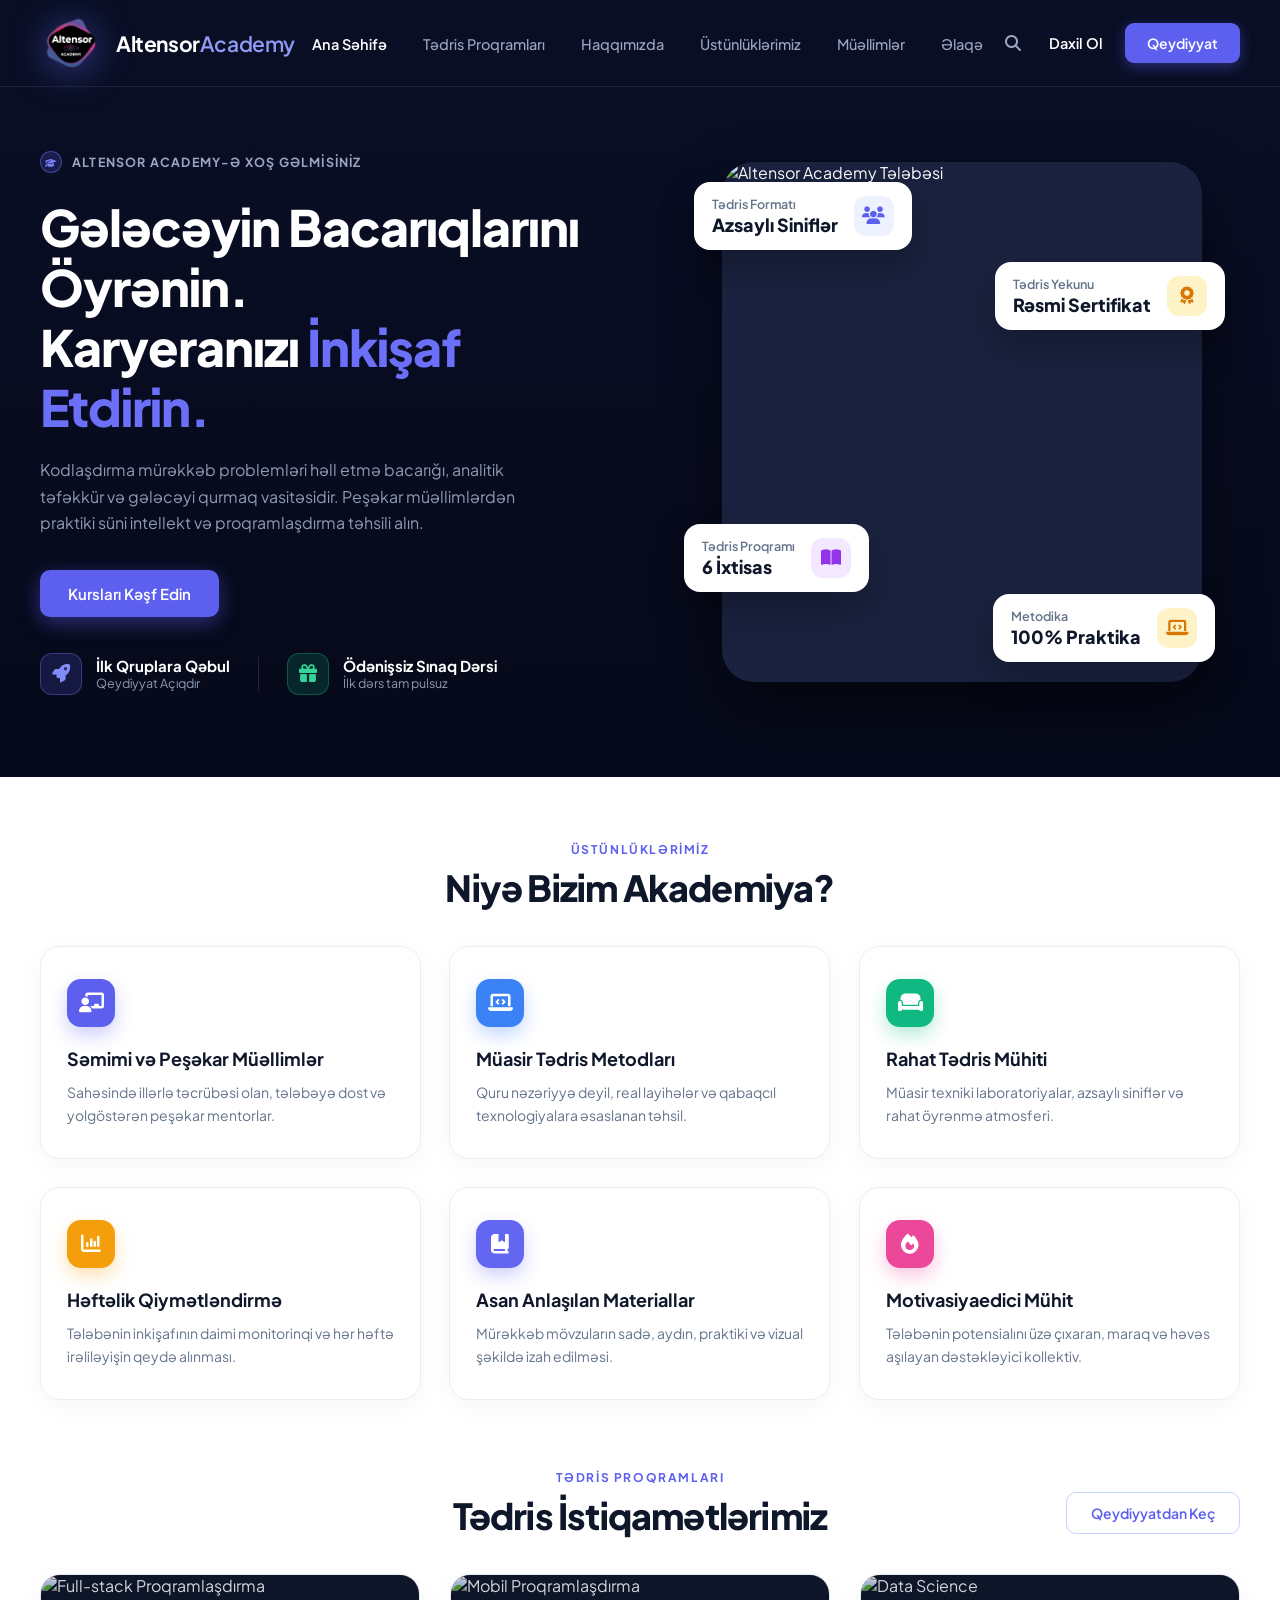
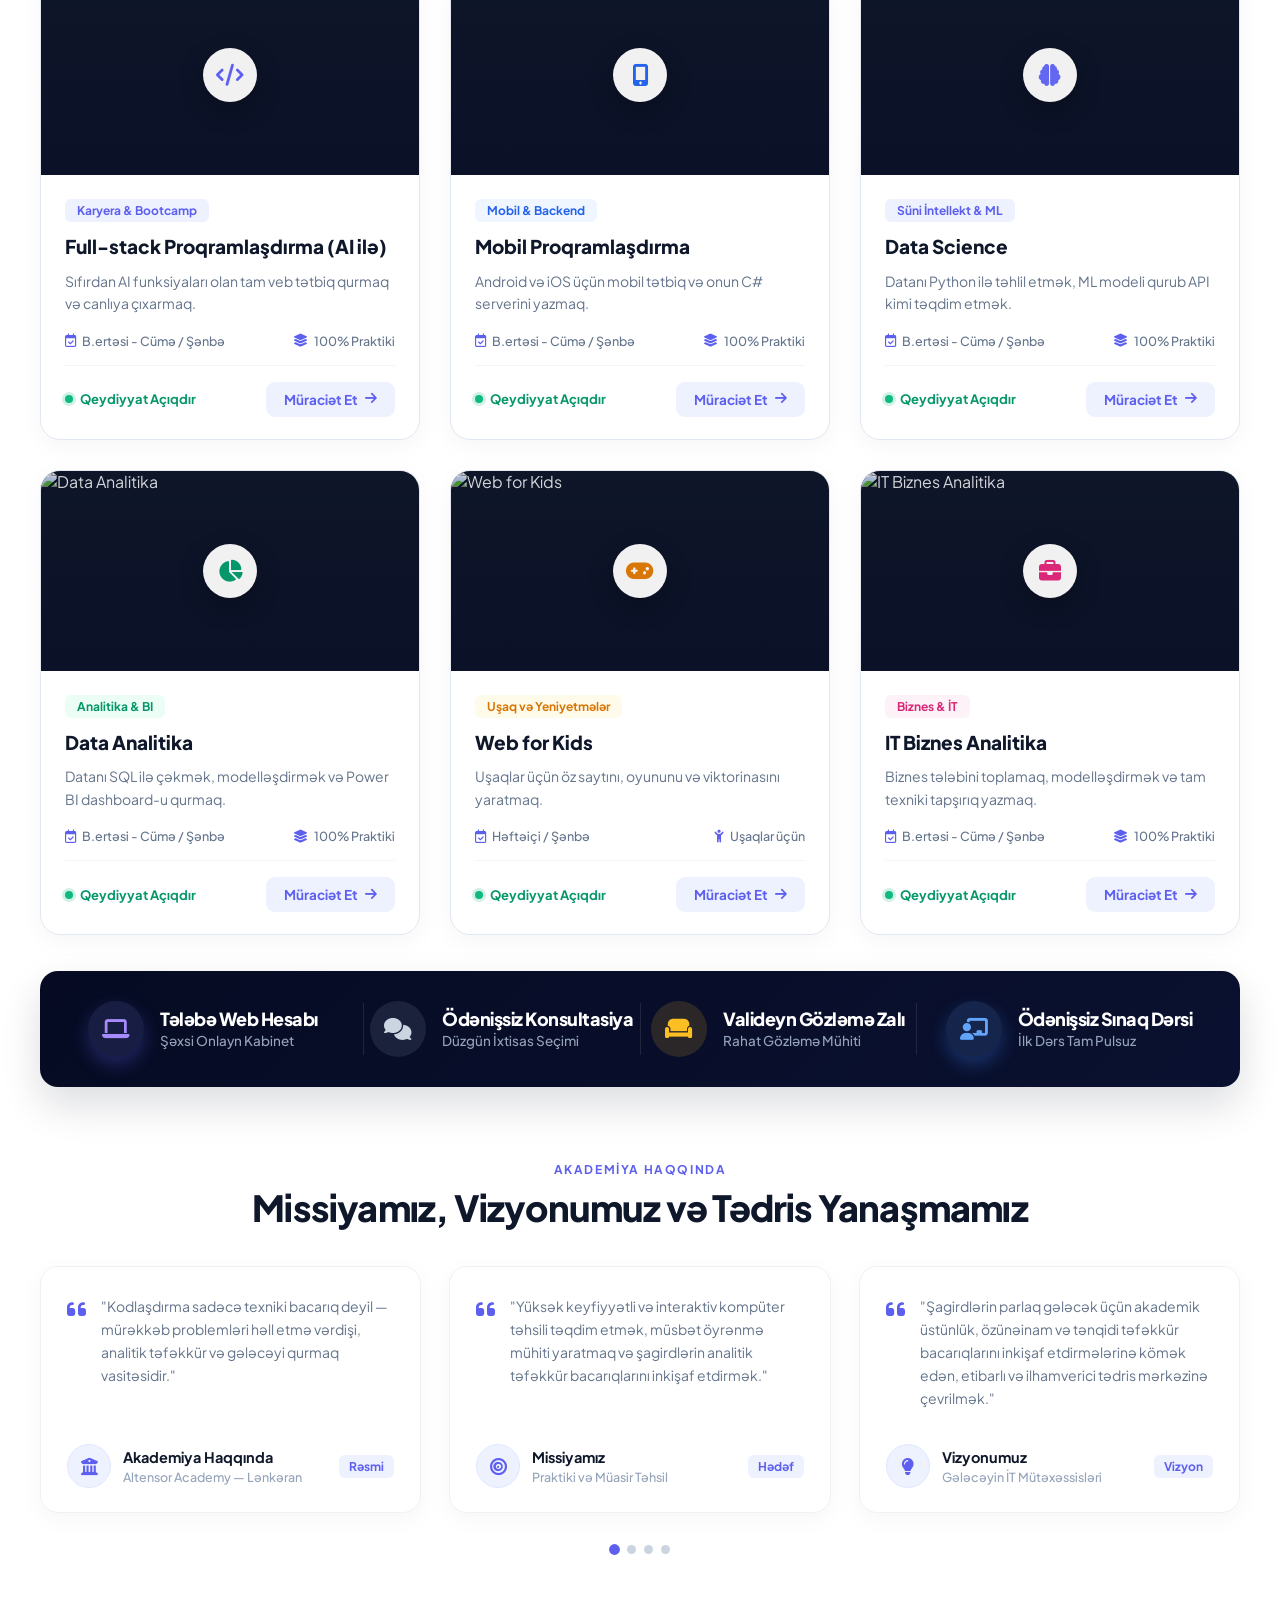
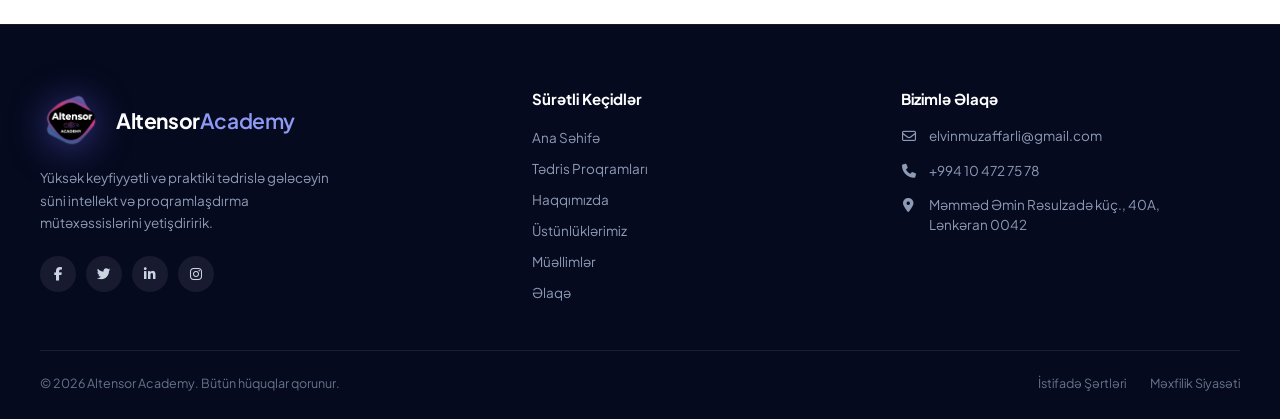
==== index.html @ 9bf1ac50 "Initial Altensor Academy Frontend" ====
<!DOCTYPE html>
<html lang="az">
<head>
  <meta charset="UTF-8">
  <meta name="viewport" content="width=device-width, initial-scale=1.0">
  <title>Altensor Academy - Gələcəyin Texnologiya Təhsili</title>
  
  <!-- Google Fonts: Plus Jakarta Sans -->
  <link rel="preconnect" href="https://fonts.googleapis.com">
  <link rel="preconnect" href="https://fonts.gstatic.com" crossorigin>
  <link href="https://fonts.googleapis.com/css2?family=Plus+Jakarta+Sans:wght@400;500;600;700;800&display=swap" rel="stylesheet">
  
  <!-- FontAwesome 6 Icons -->
  <link rel="stylesheet" href="https://cdnjs.cloudflare.com/ajax/libs/font-awesome/6.5.1/css/all.min.css">
  
  <!-- Xüsusi CSS Faylımız -->
  <link rel="stylesheet" href="css/style.css">
</head>
<body>

  <!-- ========================================================
       TOP NAVIGATION BAR (Navbar)
       ======================================================== -->
  <header class="header-nav">
    <div class="nav-container">
      
      <!-- Brand Logo (Altensor Academy Official Logo) -->
      <a href="index.html" class="brand-logo" id="mainLogoLink" title="Altensor Academy">
        <img src="assets/images/logo.png" alt="Altensor Academy Loqo" class="main-logo-img">
        <div class="brand-name">
          Altensor<span>Academy</span>
        </div>
      </a>

      <!-- Center Navigation Menu -->
      <ul class="nav-menu">
        <li><a href="#home" class="nav-link active">Ana Səhifə</a></li>
        <li><a href="#courses" class="nav-link">Tədris Proqramları</a></li>
        <li><a href="#about" class="nav-link">Haqqımızda</a></li>
        <li><a href="#why-us" class="nav-link">Üstünlüklərimiz</a></li>
        <li><a href="#teachers" class="nav-link">Müəllimlər</a></li>
        <li><a href="#contact" class="nav-link">Əlaqə</a></li>
      </ul>

      <!-- Right Action Items -->
      <div class="nav-actions">
        <!-- Search Button -->
        <button class="btn-search" aria-label="Axtarış" title="Axtarış">
          <i class="fa-solid fa-magnifying-glass"></i>
        </button>

        <!-- Log In Link -->
        <a href="login.html" class="link-login">Daxil Ol</a>

        <!-- Sign Up Free Button -> register.html -->
        <a href="register.html" class="btn-signup">Qeydiyyat</a>

        <!-- Mobile Menu Toggle Button -->
        <button class="mobile-menu-btn" aria-label="Menyu">
          <i class="fa-solid fa-bars"></i>
        </button>
      </div>

    </div>
  </header>

  <!-- ========================================================
       HERO SECTION (Broşür mətnləri ilə tam Azərbaycan dilində)
       ======================================================== -->
  <section class="hero-section" id="home">
    <div class="hero-container">
      
      <!-- Sol Tərəf: Başlıq, Broşür mətni, Düymələr və Sosial Sübut -->
      <div class="hero-left">
        
        <!-- Welcome Badge -->
        <div class="welcome-pill">
          <span class="play-circle"><i class="fa-solid fa-graduation-cap"></i></span>
          ALTENSOR ACADEMY-Ə XOŞ GƏLMİSİNİZ
        </div>

        <!-- Əsas Başlıq -->
        <h1 class="hero-title">
          Gələcəyin Bacarıqlarını Öyrənin.<br>
          Karyeranızı <span class="highlight-career">İnkişaf Etdirin.</span>
        </h1>

        <!-- İzah Mətni (Rəsmi Broşürdən) -->
        <p class="hero-desc">
          Kodlaşdırma mürəkkəb problemləri həll etmə bacarığı, analitik təfəkkür və gələcəyi qurmaq vasitəsidir. Peşəkar müəllimlərdən praktiki süni intellekt və proqramlaşdırma təhsili alın.
        </p>

        <!-- Fəaliyyət Düymələri -->
        <div class="hero-actions">
          <a href="#courses" class="btn-explore">Kursları Kəşf Edin</a>
        </div>

        <!-- Real Üstünlüklər Zolağı (Saxta rəqəmlər olmadan) -->
        <div class="social-proof">
          
          <div class="avatar-group">
            <div style="width: 42px; height: 42px; border-radius: 12px; background: rgba(93, 95, 239, 0.18); border: 1px solid rgba(124, 127, 246, 0.35); display: flex; align-items: center; justify-content: center; color: #818CF8; font-size: 18px;">
              <i class="fa-solid fa-rocket"></i>
            </div>
            <div class="students-count-wrap">
              <div class="students-number">İlk Qruplara Qəbul</div>
              <div class="students-label">Qeydiyyat Açıqdır</div>
            </div>
          </div>

          <div class="proof-divider"></div>

          <div class="avatar-group">
            <div style="width: 42px; height: 42px; border-radius: 12px; background: rgba(16, 185, 129, 0.16); border: 1px solid rgba(16, 185, 129, 0.35); display: flex; align-items: center; justify-content: center; color: #34D399; font-size: 18px;">
              <i class="fa-solid fa-gift"></i>
            </div>
            <div class="students-count-wrap">
              <div class="students-number">Ödənişsiz Sınaq Dərsi</div>
              <div class="students-label">İlk dərs tam pulsuz</div>
            </div>
          </div>

        </div>

      </div>

      <!-- Sağ Tərəf: Tələbə Şəkli & 4 Üzən Real Kart -->
      <div class="hero-right">
        
        <div class="hero-image-card">
          <img 
            src="https://images.unsplash.com/photo-1522202176988-66273c2fd55f?auto=format&fit=crop&w=900&q=85" 
            alt="Altensor Academy Tələbəsi"
          >
        </div>

        <!-- 1. Tədris Formatı -->
        <div class="floating-badge badge-students">
          <div class="badge-info">
            <span class="badge-label">Tədris Formatı</span>
            <span class="badge-value">Azsaylı Siniflər</span>
          </div>
          <div class="badge-icon-box">
            <i class="fa-solid fa-users"></i>
          </div>
        </div>

        <!-- 2. Rəsmi Sertifikat -->
        <div class="floating-badge badge-certificates">
          <div class="badge-info">
            <span class="badge-label">Tədris Yekunu</span>
            <span class="badge-value">Rəsmi Sertifikat</span>
          </div>
          <div class="badge-icon-box">
            <i class="fa-solid fa-award"></i>
          </div>
        </div>

        <!-- 3. İxtisaslar -->
        <div class="floating-badge badge-courses">
          <div class="badge-info">
            <span class="badge-label">Tədris Proqramı</span>
            <span class="badge-value">6 İxtisas</span>
          </div>
          <div class="badge-icon-box">
            <i class="fa-solid fa-book-open"></i>
          </div>
        </div>

        <!-- 4. Metodika -->
        <div class="floating-badge badge-success">
          <div class="badge-info">
            <span class="badge-label">Metodika</span>
            <span class="badge-value">100% Praktika</span>
          </div>
          <div class="badge-icon-box">
            <i class="fa-solid fa-laptop-code"></i>
          </div>
        </div>

      </div>

    </div>
  </section>

  <!-- ========================================================
       WHY CHOOSE US (Niyə Bizim Akademiya? - Broşürdəki 6 Bənd & Sitat)
       ======================================================== -->
  <section class="why-us-section" id="why-us">
    <div class="why-container">
      
      <!-- Subtitle Tag & Main Heading -->
      <span class="section-tag">ÜSTÜNLÜKLƏRİMİZ</span>
      <h2 class="section-heading">Niyə Bizim Akademiya?</h2>

      <!-- Broşürdəki 6 Əsas Üstünlük Kartı -->
      <div class="features-grid">
        
        <!-- 1. Səmimi və peşəkar müəllimlər -->
        <div class="feature-card card-accent-purple">
          <div class="feature-icon-box icon-purple">
            <i class="fa-solid fa-chalkboard-user"></i>
          </div>
          <h3 class="feature-title">Səmimi və Peşəkar Müəllimlər</h3>
          <p class="feature-desc">
            Sahəsində illərlə təcrübəsi olan, tələbəyə dost və yolgöstərən peşəkar mentorlar.
          </p>
        </div>

        <!-- 2. Müasir tədris metodları -->
        <div class="feature-card card-accent-blue">
          <div class="feature-icon-box icon-blue">
            <i class="fa-solid fa-laptop-code"></i>
          </div>
          <h3 class="feature-title">Müasir Tədris Metodları</h3>
          <p class="feature-desc">
            Quru nəzəriyyə deyil, real layihələr və qabaqcıl texnologiyalara əsaslanan təhsil.
          </p>
        </div>

        <!-- 3. Rahat tədris mühiti -->
        <div class="feature-card card-accent-green">
          <div class="feature-icon-box icon-green">
            <i class="fa-solid fa-couch"></i>
          </div>
          <h3 class="feature-title">Rahat Tədris Mühiti</h3>
          <p class="feature-desc">
            Müasir texniki laboratoriyalar, azsaylı siniflər və rahat öyrənmə atmosferi.
          </p>
        </div>

        <!-- 4. Həftəlik qiymətləndirmə (monitorinq) -->
        <div class="feature-card card-accent-amber">
          <div class="feature-icon-box icon-amber">
            <i class="fa-solid fa-chart-column"></i>
          </div>
          <h3 class="feature-title">Həftəlik Qiymətləndirmə</h3>
          <p class="feature-desc">
            Tələbənin inkişafının daimi monitorinqi və hər həftə irəliləyişin qeydə alınması.
          </p>
        </div>

        <!-- 5. Asan anlaşılan materiallar -->
        <div class="feature-card card-accent-indigo">
          <div class="feature-icon-box icon-indigo">
            <i class="fa-solid fa-book-bookmark"></i>
          </div>
          <h3 class="feature-title">Asan Anlaşılan Materiallar</h3>
          <p class="feature-desc">
            Mürəkkəb mövzuların sadə, aydın, praktiki və vizual şəkildə izah edilməsi.
          </p>
        </div>

        <!-- 6. Motivasiyaedici öyrənmə mühiti -->
        <div class="feature-card card-accent-rose">
          <div class="feature-icon-box icon-rose">
            <i class="fa-solid fa-fire"></i>
          </div>
          <h3 class="feature-title">Motivasiyaedici Mühit</h3>
          <p class="feature-desc">
            Tələbənin potensialını üzə çıxaran, maraq və həvəs aşılayan dəstəkləyici kollektiv.
          </p>
        </div>

      </div>

    </div>
  </section>

  <!-- ========================================================
       POPULAR COURSES (Tədris Proqramlarımız - Broşürdəki 6 Kurs)
       ======================================================== -->
  <section class="courses-section" id="courses">
    <div class="courses-container">
      
      <!-- Bölmə Başlığı -->
      <div class="courses-header">
        <span class="section-tag">TƏDRİS PROQRAMLARI</span>
        <h2 class="section-heading">Tədris İstiqamətlərimiz</h2>
        <a href="register.html" class="btn-view-all">Qeydiyyatdan Keç</a>
      </div>

      <!-- 6 Kurs Kartı (Broşürdəki dəqiq təsvirlərlə, saxta reytinq və qiymət olmadan) -->
      <div class="courses-grid">
        
        <!-- Kurs 1: Full-stack Proqramlaşdırma (AI ilə) -->
        <div class="course-card">
          <div class="course-thumb">
            <img src="https://images.unsplash.com/photo-1555066931-4365d14bab8c?auto=format&fit=crop&w=700&q=80" alt="Full-stack Proqramlaşdırma">
            <div class="course-thumb-overlay">
              <div class="course-tech-badge" style="color: #5D5FEF;">
                <i class="fa-solid fa-code"></i>
              </div>
            </div>
          </div>
          <div class="course-body">
            <span class="course-category cat-purple">Karyera & Bootcamp</span>
            <h3 class="course-title">Full-stack Proqramlaşdırma (AI ilə)</h3>
            <p class="course-desc">
              Sıfırdan AI funksiyaları olan tam veb tətbiq qurmaq və canlıya çıxarmaq.
            </p>
            <div class="course-meta">
              <span><i class="fa-regular fa-calendar-check"></i> B.ertəsi - Cümə / Şənbə</span>
              <span><i class="fa-solid fa-layer-group"></i> 100% Praktiki</span>
            </div>
            <div class="course-footer">
              <span class="course-status">
                <span class="status-dot"></span> Qeydiyyat Açıqdır
              </span>
              <a href="register.html" class="btn-course-apply">
                Müraciət Et <i class="fa-solid fa-arrow-right"></i>
              </a>
            </div>
          </div>
        </div>

        <!-- Kurs 2: Mobil Proqramlaşdırma -->
        <div class="course-card">
          <div class="course-thumb">
            <img src="https://images.unsplash.com/photo-1512941937669-90a1b58e7e9c?auto=format&fit=crop&w=700&q=80" alt="Mobil Proqramlaşdırma">
            <div class="course-thumb-overlay">
              <div class="course-tech-badge" style="color: #2563EB;">
                <i class="fa-solid fa-mobile-screen-button"></i>
              </div>
            </div>
          </div>
          <div class="course-body">
            <span class="course-category cat-blue">Mobil & Backend</span>
            <h3 class="course-title">Mobil Proqramlaşdırma</h3>
            <p class="course-desc">
              Android və iOS üçün mobil tətbiq və onun C# serverini yazmaq.
            </p>
            <div class="course-meta">
              <span><i class="fa-regular fa-calendar-check"></i> B.ertəsi - Cümə / Şənbə</span>
              <span><i class="fa-solid fa-layer-group"></i> 100% Praktiki</span>
            </div>
            <div class="course-footer">
              <span class="course-status">
                <span class="status-dot"></span> Qeydiyyat Açıqdır
              </span>
              <a href="register.html" class="btn-course-apply">
                Müraciət Et <i class="fa-solid fa-arrow-right"></i>
              </a>
            </div>
          </div>
        </div>

        <!-- Kurs 3: Data Science -->
        <div class="course-card">
          <div class="course-thumb">
            <img src="https://images.unsplash.com/photo-1677442136019-21780ecad995?auto=format&fit=crop&w=700&q=80" alt="Data Science">
            <div class="course-thumb-overlay">
              <div class="course-tech-badge" style="color: #6366F1;">
                <i class="fa-solid fa-brain"></i>
              </div>
            </div>
          </div>
          <div class="course-body">
            <span class="course-category cat-purple">Süni İntellekt & ML</span>
            <h3 class="course-title">Data Science</h3>
            <p class="course-desc">
              Datanı Python ilə təhlil etmək, ML modeli qurub API kimi təqdim etmək.
            </p>
            <div class="course-meta">
              <span><i class="fa-regular fa-calendar-check"></i> B.ertəsi - Cümə / Şənbə</span>
              <span><i class="fa-solid fa-layer-group"></i> 100% Praktiki</span>
            </div>
            <div class="course-footer">
              <span class="course-status">
                <span class="status-dot"></span> Qeydiyyat Açıqdır
              </span>
              <a href="register.html" class="btn-course-apply">
                Müraciət Et <i class="fa-solid fa-arrow-right"></i>
              </a>
            </div>
          </div>
        </div>

        <!-- Kurs 4: Data Analitika -->
        <div class="course-card">
          <div class="course-thumb">
            <img src="https://images.unsplash.com/photo-1551288049-bebda4e38f71?auto=format&fit=crop&w=700&q=80" alt="Data Analitika">
            <div class="course-thumb-overlay">
              <div class="course-tech-badge" style="color: #059669;">
                <i class="fa-solid fa-chart-pie"></i>
              </div>
            </div>
          </div>
          <div class="course-body">
            <span class="course-category cat-emerald">Analitika & BI</span>
            <h3 class="course-title">Data Analitika</h3>
            <p class="course-desc">
              Datanı SQL ilə çəkmək, modelləşdirmək və Power BI dashboard-u qurmaq.
            </p>
            <div class="course-meta">
              <span><i class="fa-regular fa-calendar-check"></i> B.ertəsi - Cümə / Şənbə</span>
              <span><i class="fa-solid fa-layer-group"></i> 100% Praktiki</span>
            </div>
            <div class="course-footer">
              <span class="course-status">
                <span class="status-dot"></span> Qeydiyyat Açıqdır
              </span>
              <a href="register.html" class="btn-course-apply">
                Müraciət Et <i class="fa-solid fa-arrow-right"></i>
              </a>
            </div>
          </div>
        </div>

        <!-- Kurs 5: Web for Kids -->
        <div class="course-card">
          <div class="course-thumb">
            <img src="https://images.unsplash.com/photo-1509062522246-3755977927d7?auto=format&fit=crop&w=700&q=80" alt="Web for Kids">
            <div class="course-thumb-overlay">
              <div class="course-tech-badge" style="color: #D97706;">
                <i class="fa-solid fa-gamepad"></i>
              </div>
            </div>
          </div>
          <div class="course-body">
            <span class="course-category cat-amber">Uşaq və Yeniyetmələr</span>
            <h3 class="course-title">Web for Kids</h3>
            <p class="course-desc">
              Uşaqlar üçün öz saytını, oyununu və viktorinasını yaratmaq.
            </p>
            <div class="course-meta">
              <span><i class="fa-regular fa-calendar-check"></i> Həftəiçi / Şənbə</span>
              <span><i class="fa-solid fa-child-reaching"></i> Uşaqlar üçün</span>
            </div>
            <div class="course-footer">
              <span class="course-status">
                <span class="status-dot"></span> Qeydiyyat Açıqdır
              </span>
              <a href="register.html" class="btn-course-apply">
                Müraciət Et <i class="fa-solid fa-arrow-right"></i>
              </a>
            </div>
          </div>
        </div>

        <!-- Kurs 6: IT Biznes Analitika -->
        <div class="course-card">
          <div class="course-thumb">
            <img src="https://images.unsplash.com/photo-1460925895917-afdab827c52f?auto=format&fit=crop&w=700&q=80" alt="IT Biznes Analitika">
            <div class="course-thumb-overlay">
              <div class="course-tech-badge" style="color: #DB2777;">
                <i class="fa-solid fa-briefcase"></i>
              </div>
            </div>
          </div>
          <div class="course-body">
            <span class="course-category cat-rose">Biznes & İT</span>
            <h3 class="course-title">IT Biznes Analitika</h3>
            <p class="course-desc">
              Biznes tələbini toplamaq, modelləşdirmək və tam texniki tapşırıq yazmaq.
            </p>
            <div class="course-meta">
              <span><i class="fa-regular fa-calendar-check"></i> B.ertəsi - Cümə / Şənbə</span>
              <span><i class="fa-solid fa-layer-group"></i> 100% Praktiki</span>
            </div>
            <div class="course-footer">
              <span class="course-status">
                <span class="status-dot"></span> Qeydiyyat Açıqdır
              </span>
              <a href="register.html" class="btn-course-apply">
                Müraciət Et <i class="fa-solid fa-arrow-right"></i>
              </a>
            </div>
          </div>
        </div>

      </div>

    </div>
  </section>

  <!-- ========================================================
       İMKANLARIMIZ BAR SECTION (Broşürdəki 4 Real İmkan - Saxta rəqəmsiz)
       ======================================================== -->
  <section class="stats-bar-section">
    <div class="stats-bar-container">
      <div class="stats-bar-box">

        <!-- 1. Tələbə Web Hesabı -->
        <div class="stat-bar-item">
          <div class="stat-bar-icon icon-purple">
            <i class="fa-solid fa-laptop"></i>
          </div>
          <div class="stat-bar-text">
            <span class="stat-bar-number" style="font-size: 18px;">Tələbə Web Hesabı</span>
            <span class="stat-bar-label">Şəxsi Onlayn Kabinet</span>
          </div>
        </div>

        <div class="stat-bar-divider"></div>

        <!-- 2. Ödənişsiz Konsultasiya -->
        <div class="stat-bar-item">
          <div class="stat-bar-icon icon-slate">
            <i class="fa-solid fa-comments"></i>
          </div>
          <div class="stat-bar-text">
            <span class="stat-bar-number" style="font-size: 18px;">Ödənişsiz Konsultasiya</span>
            <span class="stat-bar-label">Düzgün İxtisas Seçimi</span>
          </div>
        </div>

        <div class="stat-bar-divider"></div>

        <!-- 3. Valideyn Gözləmə Zalı -->
        <div class="stat-bar-item">
          <div class="stat-bar-icon icon-gold">
            <i class="fa-solid fa-couch"></i>
          </div>
          <div class="stat-bar-text">
            <span class="stat-bar-number" style="font-size: 18px;">Valideyn Gözləmə Zalı</span>
            <span class="stat-bar-label">Rahat Gözləmə Mühiti</span>
          </div>
        </div>

        <div class="stat-bar-divider"></div>

        <!-- 4. Ödənişsiz Sınaq Dərsi -->
        <div class="stat-bar-item">
          <div class="stat-bar-icon icon-blue">
            <i class="fa-solid fa-chalkboard-user"></i>
          </div>
          <div class="stat-bar-text">
            <span class="stat-bar-number" style="font-size: 18px;">Ödənişsiz Sınaq Dərsi</span>
            <span class="stat-bar-label">İlk Dərs Tam Pulsuz</span>
          </div>
        </div>

      </div>
    </div>
  </section>

  <!-- ========================================================
       HAQQIMIZDA, MİSSİYA VƏ VİZYON (Şəkildəki 3-lü Kart Dizaynında Real Məlumatlar)
       ======================================================== -->
  <section class="testimonials-section" id="about">
    <div class="testimonials-container">
      
      <span class="section-tag">AKADEMİYA HAQQINDA</span>
      <h2 class="section-heading">Missiyamız, Vizyonumuz və Tədris Yanaşmamız</h2>

      <div class="testimonials-grid" id="testimonials-grid">

        <!-- Kart 1: Akademiya Haqqında -->
        <div class="testimonial-card" id="review-card-1">
          <div class="testimonial-top">
            <span class="quote-icon"><i class="fa-solid fa-quote-left"></i></span>
            <p class="testimonial-text" id="review-text-1">
              "Kodlaşdırma sadəcə texniki bacarıq deyil — mürəkkəb problemləri həll etmə vərdişi, analitik təfəkkür və gələcəyi qurmaq vasitəsidir."
            </p>
          </div>
          <div class="testimonial-footer">
            <div class="testimonial-author">
              <div class="author-avatar-placeholder" id="review-icon-1">
                <i class="fa-solid fa-building-columns"></i>
              </div>
              <div class="author-info">
                <span class="author-name" id="review-name-1">Akademiya Haqqında</span>
                <span class="author-role" id="review-role-1">Altensor Academy — Lənkəran</span>
              </div>
            </div>
            <div class="testimonial-stars">
              <span style="font-size: 12px; font-weight: 700; color: #5D5FEF; background: #EEF2FF; padding: 4px 10px; border-radius: 6px;">Rəsmi</span>
            </div>
          </div>
        </div>

        <!-- Kart 2: Missiyamız -->
        <div class="testimonial-card" id="review-card-2">
          <div class="testimonial-top">
            <span class="quote-icon"><i class="fa-solid fa-quote-left"></i></span>
            <p class="testimonial-text" id="review-text-2">
              "Yüksək keyfiyyətli və interaktiv kompüter təhsili təqdim etmək, müsbət öyrənmə mühiti yaratmaq və şagirdlərin analitik təfəkkür bacarıqlarını inkişaf etdirmək."
            </p>
          </div>
          <div class="testimonial-footer">
            <div class="testimonial-author">
              <div class="author-avatar-placeholder" id="review-icon-2">
                <i class="fa-solid fa-bullseye"></i>
              </div>
              <div class="author-info">
                <span class="author-name" id="review-name-2">Missiyamız</span>
                <span class="author-role" id="review-role-2">Praktiki və Müasir Təhsil</span>
              </div>
            </div>
            <div class="testimonial-stars">
              <span style="font-size: 12px; font-weight: 700; color: #5D5FEF; background: #EEF2FF; padding: 4px 10px; border-radius: 6px;">Hədəf</span>
            </div>
          </div>
        </div>

        <!-- Kart 3: Vizyonumuz -->
        <div class="testimonial-card" id="review-card-3">
          <div class="testimonial-top">
            <span class="quote-icon"><i class="fa-solid fa-quote-left"></i></span>
            <p class="testimonial-text" id="review-text-3">
              "Şagirdlərin parlaq gələcək üçün akademik üstünlük, özünəinam və tənqidi təfəkkür bacarıqlarını inkişaf etdirmələrinə kömək edən, etibarlı və ilhamverici tədris mərkəzinə çevrilmək."
            </p>
          </div>
          <div class="testimonial-footer">
            <div class="testimonial-author">
              <div class="author-avatar-placeholder" id="review-icon-3">
                <i class="fa-solid fa-lightbulb"></i>
              </div>
              <div class="author-info">
                <span class="author-name" id="review-name-3">Vizyonumuz</span>
                <span class="author-role" id="review-role-3">Gələcəyin İT Mütəxəssisləri</span>
              </div>
            </div>
            <div class="testimonial-stars">
              <span style="font-size: 12px; font-weight: 700; color: #5D5FEF; background: #EEF2FF; padding: 4px 10px; border-radius: 6px;">Vizyon</span>
            </div>
          </div>
        </div>

      </div>

      <!-- Slider Dots -->
      <div class="testimonial-dots" id="testimonialDots">
        <button type="button" class="dot active" data-slide="0" aria-label="Səhifə 1"></button>
        <button type="button" class="dot" data-slide="1" aria-label="Səhifə 2"></button>
        <button type="button" class="dot" data-slide="2" aria-label="Səhifə 3"></button>
        <button type="button" class="dot" data-slide="3" aria-label="Səhifə 4"></button>
      </div>

    </div>
  </section>

  <!-- ========================================================
       FOOTER SECTION (Support sütunu olmadan - 3 Sütunlu)
       ======================================================== -->
  <footer class="site-footer" id="contact">
    <div class="footer-container">
      
      <div class="footer-top">
        
        <!-- 1. Sol Sütun: Loqo, Qısa Mətn və Sosial Şəbəkələr -->
        <div class="footer-col footer-brand-col">
          <a href="index.html" class="brand-logo footer-logo">
            <img src="assets/images/logo.png" alt="Altensor Academy" class="main-logo-img">
            <div class="brand-name">
              Altensor<span>Academy</span>
            </div>
          </a>
          <p class="footer-desc">
            Yüksək keyfiyyətli və praktiki tədrislə gələcəyin süni intellekt və proqramlaşdırma mütəxəssislərini yetişdiririk.
          </p>
          <div class="footer-socials">
            <a href="#" class="social-circle" aria-label="Facebook"><i class="fa-brands fa-facebook-f"></i></a>
            <a href="#" class="social-circle" aria-label="Twitter"><i class="fa-brands fa-twitter"></i></a>
            <a href="#" class="social-circle" aria-label="LinkedIn"><i class="fa-brands fa-linkedin-in"></i></a>
            <a href="#" class="social-circle" aria-label="Instagram"><i class="fa-brands fa-instagram"></i></a>
          </div>
        </div>

        <!-- 2. Orta Sütun: Sürətli Keçidlər (Quick Links) -->
        <div class="footer-col">
          <h4 class="footer-heading">Sürətli Keçidlər</h4>
          <ul class="footer-links">
            <li><a href="#home">Ana Səhifə</a></li>
            <li><a href="#courses">Tədris Proqramları</a></li>
            <li><a href="#about">Haqqımızda</a></li>
            <li><a href="#why-us">Üstünlüklərimiz</a></li>
            <li><a href="#teachers">Müəllimlər</a></li>
            <li><a href="#contact">Əlaqə</a></li>
          </ul>
        </div>

        <!-- 3. Sağ Sütun: Bizimlə Əlaqə (Contact Us) -->
        <div class="footer-col">
          <h4 class="footer-heading">Bizimlə Əlaqə</h4>
          <ul class="footer-contact-list">
            <li>
              <i class="fa-regular fa-envelope"></i>
              <a href="mailto:elvinmuzaffarli@gmail.com">elvinmuzaffarli@gmail.com</a>
            </li>
            <li>
              <i class="fa-solid fa-phone"></i>
              <a href="tel:+994104727578">+994 10 472 75 78</a>
            </li>
            <li>
              <i class="fa-solid fa-location-dot"></i>
              <span>Məmməd Əmin Rəsulzadə küç., 40A,<br>Lənkəran 0042</span>
            </li>
          </ul>
        </div>

      </div>

      <!-- Alt Müəllif Hüquqları Zolağı -->
      <div class="footer-bottom">
        <p class="copyright-text">© 2026 Altensor Academy. Bütün hüquqlar qorunur.</p>
        <div class="footer-bottom-links">
          <a href="#">İstifadə Şərtləri</a>
          <a href="#">Məxfilik Siyasəti</a>
        </div>
      </div>

    </div>
  </footer>

  <!-- JavaScript -->
  <script>
    // Slider Dots (Broşürdəki rəsmi məlumatları 4 səhifədə növbə ilə göstərir)
    const testimonialDots = document.querySelectorAll('#testimonialDots .dot');
    const testimonialsGrid = document.getElementById('testimonials-grid');

    window.allReviews = [
      // Səhifə 1 (1-ci nöqtə: Haqqımızda, Missiya, Vizyon)
      {
        comment: '"Kodlaşdırma sadəcə texniki bacarıq deyil — mürəkkəb problemləri həll etmə vərdişi, analitik təfəkkür və gələcəyi qurmaq vasitəsidir."',
        studentName: 'Akademiya Haqqında',
        courseName: 'Altensor Academy — Lənkəran',
        icon: 'fa-solid fa-building-columns'
      },
      {
        comment: '"Yüksək keyfiyyətli və interaktiv kompüter təhsili təqdim etmək, müsbət öyrənmə mühiti yaratmaq və şagirdlərin analitik təfəkkür bacarıqlarını inkişaf etdirmək."',
        studentName: 'Missiyamız',
        courseName: 'Praktiki və Müasir Təhsil',
        icon: 'fa-solid fa-bullseye'
      },
      {
        comment: '"Şagirdlərin parlaq gələcək üçün akademik üstünlük, özünəinam və tənqidi təfəkkür bacarıqlarını inkişaf etdirmələrinə kömək edən, etibarlı və ilhamverici tədris mərkəzinə çevrilmək."',
        studentName: 'Vizyonumuz',
        courseName: 'Gələcəyin İT Mütəxəssisləri',
        icon: 'fa-solid fa-lightbulb'
      },
      // Səhifə 2 (2-ci nöqtə: Dərs Prosesimiz)
      {
        comment: '"Şagirdlər prosesdən zövq aldıqda öyrənmək daha asan olur. Dərslərimiz interaktiv və motivasiyaedici mühitdə keçirilir."',
        studentName: 'Tədris Fəlsəfəmiz',
        courseName: 'Motivasiyaedici Mühit',
        icon: 'fa-solid fa-sparkles'
      },
      {
        comment: '"Hər həftə keçirilən dərslər üzrə qiymətləndirmə (monitorinq) aparılır və tələbənin inkişafı şəxsi web hesab üzərindən izlənilir."',
        studentName: 'Həftəlik Monitorinq',
        courseName: 'Keyfiyyətə Nəzarət',
        icon: 'fa-solid fa-chart-simple'
      },
      {
        comment: '"Dərslər həftəiçi (Bazar ertəsi – Cümə) və həftəsonu (Şənbə) növbəli cədvəl əsasında kiçik qruplarda tədris olunur."',
        studentName: 'Dərs Cədvəli',
        courseName: 'Rahat Qrafik Seçimi',
        icon: 'fa-solid fa-calendar-check'
      },
      // Səhifə 3 (3-cü nöqtə: İmkanlarımız)
      {
        comment: '"Hər bir tələbə üçün fərdi web hesab yaradılır — dərs materialları, tapşırıqlar və həftəlik nəticələr bir vahid platformada toplanır."',
        studentName: 'Tələbə Web Hesabı',
        courseName: 'Rəqəmsal Kabinet',
        icon: 'fa-solid fa-laptop'
      },
      {
        comment: '"Övladlarını dərsə gətirən valideynlər üçün akademiyamızda xüsusi və rahat valideyn gözləmə zalı fəaliyyət göstərir."',
        studentName: 'Valideyn Gözləmə Zalı',
        courseName: 'Rahat Gözləmə Mühiti',
        icon: 'fa-solid fa-couch'
      },
      {
        comment: '"İxtisas seçimində çətinlik çəkən gənclər və valideynlər üçün mütəxəssislərimiz tərəfindən ödənişsiz konsultasiya və sınaq dərsi keçirilir."',
        studentName: 'Pulsuz Konsultasiya & Sınaq',
        courseName: 'Düzgün Karyera İstiqaməti',
        icon: 'fa-solid fa-comments'
      },
      // Səhifə 4 (4-cü nöqtə: Karyera və Portfolio)
      {
        comment: '"Tədris müddətində tələbələr real layihələr hazırlayaraq öz GitHub və şəxsi portfoliolarını formalaşdırırlar."',
        studentName: 'Real Layihə & Portfolio',
        courseName: '100% Praktiki Təcrübə',
        icon: 'fa-solid fa-code-branch'
      },
      {
        comment: '"Süni intellekt alətlərinin proqramlaşdırma və analitikada tətbiqi bütün tədris proqramlarımızın əsas hissəsidir."',
        studentName: 'Süni İntellekt İnteqrasiyası',
        courseName: 'AI Əsaslı Tədris',
        icon: 'fa-solid fa-microchip'
      },
      {
        comment: '"Tədris proqramını uğurla tamamlayan tələbələrə Altensor Academy tərəfindən rəsmi sertifikat təqdim olunur."',
        studentName: 'Rəsmi Sertifikat',
        courseName: 'Tədris Yekunu',
        icon: 'fa-solid fa-award'
      }
    ];

    function renderReviewsSlide(slideIndex) {
      if (!testimonialsGrid) return;
      testimonialsGrid.style.opacity = '0.35';
      testimonialsGrid.style.transform = 'translateY(6px)';

      setTimeout(() => {
        const start = slideIndex * 3;
        for (let i = 0; i < 3; i++) {
          const review = window.allReviews[start + i];
          const textEl = document.getElementById(`review-text-${i + 1}`);
          const nameEl = document.getElementById(`review-name-${i + 1}`);
          const roleEl = document.getElementById(`review-role-${i + 1}`);
          const iconWrapEl = document.getElementById(`review-icon-${i + 1}`);

          if (review) {
            if (textEl) textEl.textContent = review.comment;
            if (nameEl) nameEl.textContent = review.studentName;
            if (roleEl) roleEl.textContent = review.courseName;
            if (iconWrapEl && review.icon) {
              iconWrapEl.innerHTML = `<i class="${review.icon}"></i>`;
            }
          }
        }
        testimonialsGrid.style.opacity = '1';
        testimonialsGrid.style.transform = 'translateY(0)';
      }, 180);
    }

    testimonialDots.forEach((dot) => {
      dot.addEventListener('click', () => {
        testimonialDots.forEach((d) => d.classList.remove('active'));
        dot.classList.add('active');
        const slideIndex = Number(dot.getAttribute('data-slide') || 0);
        renderReviewsSlide(slideIndex);
      });
    });

    // "Niyə Bizim Akademiya?" kartları üçün zərif interaktiv Spotlight və 3D Tilt animasiyası
    const featureCards = document.querySelectorAll('.feature-card');
    featureCards.forEach((card) => {
      card.addEventListener('mousemove', (e) => {
        const rect = card.getBoundingClientRect();
        const x = e.clientX - rect.left;
        const y = e.clientY - rect.top;
        card.style.setProperty('--mouse-x', `${x}px`);
        card.style.setProperty('--mouse-y', `${y}px`);

        const rotateX = ((y - rect.height / 2) / (rect.height / 2)) * -3.5;
        const rotateY = ((x - rect.width / 2) / (rect.width / 2)) * 3.5;
        card.style.transform = `translateY(-7px) perspective(900px) rotateX(${rotateX.toFixed(2)}deg) rotateY(${rotateY.toFixed(2)}deg)`;
      });

      card.addEventListener('mouseleave', () => {
        card.style.transform = '';
      });
    });
  </script>
</body>
</html>
---- css/style.css ----
/* ========================================================
   ALTENSOR ACADEMY - ƏSAS STİL FAYLI (style.css)
   ======================================================== */

:root {
  --bg-dark: #080B1A;
  --nav-bg: #090E25;
  --hero-bg: #090E25;
  --primary-purple: #5D5FEF;
  --primary-hover: #4B4CE5;
  --accent-glow: rgba(93, 95, 239, 0.4);
  --accent-purple: #7C7FF6;
  --text-white: #FFFFFF;
  --text-muted: #8E9AB4;
  --text-dark: #1E293B;
  --border-color: rgba(255, 255, 255, 0.08);
  --card-shadow: 0 16px 36px rgba(0, 0, 0, 0.28);
}

* {
  margin: 0;
  padding: 0;
  box-sizing: border-box;
  font-family: 'Plus Jakarta Sans', sans-serif;
}

body {
  background-color: var(--bg-dark);
  color: var(--text-white);
  min-height: 100vh;
  -webkit-font-smoothing: antialiased;
  overflow-x: hidden;
}

/* ========================================================
   TOP NAVIGATION BAR (Navbar)
   ======================================================== */
.header-nav {
  background-color: var(--nav-bg);
  border-bottom: 1px solid var(--border-color);
  position: sticky;
  top: 0;
  z-index: 1000;
  width: 100%;
}

.nav-container {
  max-width: 1360px;
  margin: 0 auto;
  padding: 0 40px;
  height: 86px;
  display: flex;
  align-items: center;
  justify-content: space-between;
}

.brand-logo {
  display: flex;
  align-items: center;
  gap: 14px;
  text-decoration: none;
  color: var(--text-white);
}

.main-logo-img {
  height: 62px;
  width: auto;
  object-fit: contain;
  filter: brightness(1.12) contrast(1.08) drop-shadow(0 4px 18px rgba(99, 102, 241, 0.5));
  transition: transform 0.25s ease, filter 0.25s ease;
}

.brand-logo:hover .main-logo-img {
  transform: scale(1.05);
  filter: brightness(1.2) drop-shadow(0 6px 24px rgba(129, 140, 248, 0.7));
}

.brand-name {
  font-size: 21px;
  font-weight: 700;
  letter-spacing: -0.4px;
  color: #FFFFFF;
}

.brand-name span {
  color: #8E9AF4;
  font-weight: 600;
}

.nav-menu {
  display: flex;
  align-items: center;
  list-style: none;
  gap: 36px;
  margin: 0;
  padding: 0;
}

.nav-link {
  color: #9AA6C2;
  text-decoration: none;
  font-size: 14.5px;
  font-weight: 500;
  transition: all 0.2s ease;
}

.nav-link:hover,
.nav-link.active {
  color: #FFFFFF;
  font-weight: 600;
}

.nav-actions {
  display: flex;
  align-items: center;
  gap: 22px;
}

.btn-search {
  background: transparent;
  border: none;
  color: #9AA6C2;
  font-size: 16px;
  cursor: pointer;
  padding: 6px;
  display: flex;
  align-items: center;
  justify-content: center;
  transition: color 0.2s ease, transform 0.2s ease;
}

.btn-search:hover {
  color: #FFFFFF;
  transform: scale(1.1);
}

.link-login {
  color: #FFFFFF;
  text-decoration: none;
  font-size: 14.5px;
  font-weight: 600;
  transition: color 0.2s ease;
}

.link-login:hover {
  color: #A5B4FC;
}

.btn-signup {
  background: #5D5FEF;
  color: #FFFFFF;
  text-decoration: none;
  font-size: 14px;
  font-weight: 600;
  padding: 11px 22px;
  border-radius: 9px;
  transition: all 0.25s ease;
  display: inline-flex;
  align-items: center;
  justify-content: center;
  box-shadow: 0 4px 14px rgba(93, 95, 239, 0.4);
  white-space: nowrap;
}

.btn-signup:hover {
  background: var(--primary-hover);
  box-shadow: 0 6px 20px rgba(93, 95, 239, 0.6);
  transform: translateY(-1px);
}

.mobile-menu-btn {
  display: none;
  background: transparent;
  border: none;
  color: #FFFFFF;
  font-size: 22px;
  cursor: pointer;
}

/* ========================================================
   HERO SECTION
   ======================================================== */
.hero-section {
  background: linear-gradient(180deg, #090E25 0%, #060919 100%);
  padding: 45px 0 65px 0;
  position: relative;
  overflow: visible;
}

.hero-container {
  max-width: 1360px;
  margin: 0 auto;
  padding: 0 40px;
  display: grid;
  grid-template-columns: 1.05fr 1fr;
  align-items: center;
  gap: 60px;
}

.hero-left {
  max-width: 580px;
}

.welcome-pill {
  display: inline-flex;
  align-items: center;
  gap: 10px;
  color: #9AA6C2;
  font-size: 12.5px;
  font-weight: 700;
  letter-spacing: 1.2px;
  text-transform: uppercase;
  margin-bottom: 24px;
}

.welcome-pill .play-circle {
  width: 22px;
  height: 22px;
  border-radius: 50%;
  background: rgba(93, 95, 239, 0.2);
  border: 1px solid rgba(124, 127, 246, 0.4);
  display: flex;
  align-items: center;
  justify-content: center;
  color: #7C7FF6;
  font-size: 9px;
}

.hero-title {
  font-size: 50px;
  font-weight: 800;
  line-height: 1.2;
  letter-spacing: -1px;
  color: #FFFFFF;
  margin-bottom: 20px;
}

.hero-title .highlight-career {
  color: #6C6FF7;
}

.hero-desc {
  color: var(--text-muted);
  font-size: 16px;
  line-height: 1.65;
  margin-bottom: 34px;
  max-width: 500px;
}

.hero-actions {
  display: flex;
  align-items: center;
  gap: 16px;
  margin-bottom: 36px;
}

.btn-explore {
  background: #5D5FEF;
  color: #FFFFFF;
  font-size: 15px;
  font-weight: 600;
  padding: 14px 28px;
  border-radius: 10px;
  text-decoration: none;
  display: inline-flex;
  align-items: center;
  justify-content: center;
  box-shadow: 0 6px 20px rgba(93, 95, 239, 0.45);
  transition: all 0.25s ease;
  white-space: nowrap;
}

.btn-explore:hover {
  background: var(--primary-hover);
  transform: translateY(-2px);
  box-shadow: 0 8px 26px rgba(93, 95, 239, 0.6);
}

.btn-preview {
  background: rgba(255, 255, 255, 0.04);
  color: #FFFFFF;
  font-size: 15px;
  font-weight: 600;
  padding: 13px 24px;
  border-radius: 10px;
  text-decoration: none;
  display: inline-flex;
  align-items: center;
  gap: 10px;
  border: 1px solid rgba(255, 255, 255, 0.12);
  transition: all 0.25s ease;
  white-space: nowrap;
}

.btn-preview:hover {
  background: rgba(255, 255, 255, 0.08);
  border-color: rgba(255, 255, 255, 0.24);
  transform: translateY(-2px);
}

.btn-preview i {
  font-size: 12px;
  color: #7C7FF6;
}

/* Social Proof */
.social-proof {
  display: flex;
  align-items: center;
  gap: 28px;
}

.avatar-group {
  display: flex;
  align-items: center;
}

.avatar-img {
  width: 40px;
  height: 40px;
  border-radius: 50%;
  border: 2.5px solid #090E25;
  margin-left: -10px;
  object-fit: cover;
  background-color: #242B48;
}

.avatar-img:first-child {
  margin-left: 0;
}

.students-count-wrap {
  margin-left: 14px;
}

.students-number {
  font-size: 15px;
  font-weight: 700;
  color: #FFFFFF;
  line-height: 1.2;
}

.students-number:empty {
  display: none;
}

.students-label {
  font-size: 12.5px;
  color: var(--text-muted);
  white-space: nowrap;
}

.proof-divider {
  width: 1px;
  height: 34px;
  background: rgba(255, 255, 255, 0.12);
}

.rating-wrap {
  display: flex;
  flex-direction: column;
  gap: 3px;
}

.stars-row {
  display: flex;
  align-items: center;
  gap: 4px;
  color: #FBBF24;
  font-size: 13px;
}

.rating-val {
  font-size: 15px;
  font-weight: 700;
  color: #FFFFFF;
  margin-left: 4px;
}

.reviews-label {
  font-size: 12.5px;
  color: var(--text-muted);
  white-space: nowrap;
}

/* Right Hero Column */
.hero-right {
  position: relative;
  display: flex;
  justify-content: center;
  align-items: center;
  padding: 30px 20px;
}

.hero-image-card {
  width: 100%;
  max-width: 480px;
  height: 520px;
  border-radius: 32px;
  overflow: hidden;
  box-shadow: 0 25px 60px rgba(0, 0, 0, 0.45);
  position: relative;
  background-color: #1a223f;
}

.hero-image-card img {
  width: 100%;
  height: 100%;
  object-fit: cover;
  object-position: center top;
  display: block;
}

/* 4 Floating Badges */
.floating-badge {
  position: absolute;
  background: #FFFFFF;
  color: var(--text-dark);
  padding: 14px 18px;
  border-radius: 16px;
  box-shadow: var(--card-shadow);
  display: flex;
  align-items: center;
  justify-content: space-between;
  gap: 16px;
  min-width: 175px;
  z-index: 10;
  transition: transform 0.3s ease, box-shadow 0.3s ease;
  cursor: default;
}

.floating-badge:hover {
  transform: translateY(-4px);
  box-shadow: 0 20px 42px rgba(0, 0, 0, 0.35);
}

.badge-icon-box {
  width: 40px;
  height: 40px;
  border-radius: 12px;
  display: flex;
  align-items: center;
  justify-content: center;
  font-size: 18px;
  flex-shrink: 0;
}

.badge-info {
  display: flex;
  flex-direction: column;
  justify-content: center;
}

.badge-label {
  font-size: 12.5px;
  color: #64748B;
  font-weight: 600;
  margin-bottom: 2px;
  white-space: nowrap;
}

.badge-value {
  font-size: 18px;
  font-weight: 800;
  color: #0F172A;
  line-height: 1.2;
  white-space: nowrap;
}

.badge-value:empty {
  display: none;
}

.badge-students {
  top: 50px;
  left: 10px;
  animation: floatGentle 5s ease-in-out infinite;
}

.badge-students .badge-icon-box {
  background: #EEF2FF;
  color: #5D5FEF;
}

.badge-certificates {
  top: 130px;
  right: 15px;
  animation: floatGentle 5.5s ease-in-out infinite 0.8s;
}

.badge-certificates .badge-icon-box {
  background: #FEF3C7;
  color: #D97706;
}

.badge-courses {
  bottom: 120px;
  left: 0px;
  animation: floatGentle 6s ease-in-out infinite 1.5s;
}

.badge-courses .badge-icon-box {
  background: #F3E8FF;
  color: #9333EA;
}

.badge-success {
  bottom: 50px;
  right: 25px;
  animation: floatGentle 5.2s ease-in-out infinite 2s;
}

.badge-success .badge-icon-box {
  background: #FEF3C7;
  color: #D97706;
}

@keyframes floatGentle {
  0% {
    transform: translateY(0px);
  }
  50% {
    transform: translateY(-8px);
  }
  100% {
    transform: translateY(0px);
  }
}

/* ========================================================
   WHY CHOOSE US (Niyə Bizim Akademiya? - 4 Ağ Kart)
   ======================================================== */
.why-us-section {
  background-color: #FFFFFF;
  padding: 60px 0 35px 0;
  position: relative;
}

.why-container {
  max-width: 1360px;
  margin: 0 auto;
  padding: 0 40px;
  text-align: center;
}

.section-tag {
  color: #5D5FEF;
  font-size: 12px;
  font-weight: 700;
  letter-spacing: 1.6px;
  text-transform: uppercase;
  margin-bottom: 8px;
  display: inline-block;
}

.section-heading {
  color: #0F172A;
  font-size: 36px;
  font-weight: 800;
  letter-spacing: -0.8px;
  margin-bottom: 36px;
}

.features-grid {
  display: grid;
  grid-template-columns: repeat(3, 1fr);
  gap: 28px;
}

.feature-card {
  --card-accent: #5D5FEF;
  --card-glow: rgba(93, 95, 239, 0.14);
  background: #FFFFFF;
  border: 1px solid #E8EEF5;
  border-radius: 20px;
  padding: 32px 26px;
  text-align: left;
  box-shadow: 0 6px 24px rgba(15, 23, 42, 0.04);
  transition: transform 0.25s cubic-bezier(0.16, 1, 0.3, 1), box-shadow 0.3s ease, border-color 0.3s ease;
  display: flex;
  flex-direction: column;
  position: relative;
  overflow: hidden;
  will-change: transform;
}

.card-accent-purple { --card-accent: #5D5FEF; --card-glow: rgba(93, 95, 239, 0.12); }
.card-accent-blue   { --card-accent: #3B82F6; --card-glow: rgba(59, 130, 246, 0.12); }
.card-accent-green  { --card-accent: #10B981; --card-glow: rgba(16, 185, 129, 0.12); }
.card-accent-amber  { --card-accent: #F59E0B; --card-glow: rgba(245, 158, 11, 0.12); }
.card-accent-indigo { --card-accent: #6366F1; --card-glow: rgba(99, 102, 241, 0.12); }
.card-accent-rose   { --card-accent: #EC4899; --card-glow: rgba(236, 72, 153, 0.12); }

/* Siçanı izləyən zərif işıq (Spotlight) */
.feature-card::before {
  content: "";
  position: absolute;
  inset: 0;
  background: radial-gradient(
    360px circle at var(--mouse-x, 50%) var(--mouse-y, 50%),
    var(--card-glow),
    transparent 70%
  );
  opacity: 0;
  transition: opacity 0.35s ease;
  pointer-events: none;
  z-index: 0;
}

/* Alt hissədə soldan sağa açılan rəngli xətt */
.feature-card::after {
  content: "";
  position: absolute;
  bottom: 0;
  left: 0;
  height: 3.5px;
  width: 100%;
  background: var(--card-accent);
  transform: scaleX(0);
  transform-origin: left center;
  transition: transform 0.35s cubic-bezier(0.16, 1, 0.3, 1);
  z-index: 2;
}

.feature-card > * {
  position: relative;
  z-index: 1;
}

.feature-card:hover {
  transform: translateY(-7px);
  box-shadow: 0 20px 38px rgba(15, 23, 42, 0.09);
  border-color: var(--card-accent);
}

.feature-card:hover::before {
  opacity: 1;
}

.feature-card:hover::after {
  transform: scaleX(1);
}

.feature-icon-box {
  width: 48px;
  height: 48px;
  border-radius: 14px;
  display: flex;
  align-items: center;
  justify-content: center;
  font-size: 20px;
  color: #FFFFFF;
  margin-bottom: 20px;
  transition: transform 0.35s cubic-bezier(0.34, 1.56, 0.64, 1), box-shadow 0.35s ease;
}

.feature-card:hover .feature-icon-box {
  transform: scale(1.14) rotate(-6deg);
}

.feature-card:hover .feature-title {
  color: var(--card-accent);
}

.feature-title {
  transition: color 0.25s ease;
}

/* 6 Rəngli İkonlar */
.icon-purple {
  background: #5D5FEF;
  box-shadow: 0 8px 18px rgba(93, 95, 239, 0.3);
}

.icon-blue {
  background: #3B82F6;
  box-shadow: 0 8px 18px rgba(59, 130, 246, 0.3);
}

.icon-green {
  background: #10B981;
  box-shadow: 0 8px 18px rgba(16, 185, 129, 0.3);
}

.icon-amber {
  background: #F59E0B;
  box-shadow: 0 8px 18px rgba(245, 158, 11, 0.3);
}

.icon-indigo {
  background: #6366F1;
  box-shadow: 0 8px 18px rgba(99, 102, 241, 0.3);
}

.icon-rose {
  background: #EC4899;
  box-shadow: 0 8px 18px rgba(236, 72, 153, 0.3);
}

.feature-title {
  color: #0F172A;
  font-size: 18px;
  font-weight: 700;
  line-height: 1.35;
  margin-bottom: 10px;
}

.feature-desc {
  color: #64748B;
  font-size: 14px;
  line-height: 1.6;
  margin: 0;
}

/* Broşür Sitat və Xətt Bölməsi */
.why-quote-wrap {
  margin-top: 60px;
  display: flex;
  flex-direction: column;
  align-items: center;
  text-align: center;
}

.why-quote-line {
  width: 140px;
  height: 3px;
  background: #090E25;
  border-radius: 3px;
  margin-bottom: 24px;
}

.why-quote-text {
  font-size: 20px;
  font-weight: 700;
  color: #0F172A;
  font-style: italic;
  max-width: 650px;
  line-height: 1.5;
}

@media (max-width: 1100px) {
  .features-grid {
    grid-template-columns: repeat(2, 1fr);
    gap: 24px;
  }
}

@media (max-width: 640px) {
  .features-grid {
    grid-template-columns: 1fr;
  }
  .section-heading {
    font-size: 30px;
  }
  .why-us-section {
    padding: 70px 0;
  }
}

/* ========================================================
   POPULAR COURSES (Tədris Proqramlarımız - Broşür Kursları)
   ======================================================== */
.courses-section {
  background-color: #FFFFFF;
  padding: 35px 0 36px 0;
}

.courses-container {
  max-width: 1360px;
  margin: 0 auto;
  padding: 0 40px;
}

.courses-header {
  position: relative;
  display: flex;
  flex-direction: column;
  align-items: center;
  text-align: center;
  margin-bottom: 36px;
}

.courses-header .section-heading {
  margin-bottom: 0;
}

.btn-view-all {
  position: absolute;
  right: 0;
  bottom: 4px;
  background: #FFFFFF;
  color: #5D5FEF;
  border: 1.5px solid #C7D2FE;
  padding: 11px 24px;
  border-radius: 10px;
  font-size: 14px;
  font-weight: 600;
  text-decoration: none;
  transition: all 0.25s ease;
}

.btn-view-all:hover {
  background: #5D5FEF;
  color: #FFFFFF;
  border-color: #5D5FEF;
  box-shadow: 0 6px 18px rgba(93, 95, 239, 0.28);
}

/* Course Cards Grid (3x2 = 6 Real Brochure Courses) */
.courses-grid {
  display: grid;
  grid-template-columns: repeat(3, 1fr);
  gap: 30px;
}

.course-card {
  background: #FFFFFF;
  border-radius: 20px;
  border: 1px solid #E2E8F0;
  overflow: hidden;
  box-shadow: 0 6px 24px rgba(15, 23, 42, 0.04);
  transition: all 0.3s cubic-bezier(0.16, 1, 0.3, 1);
  display: flex;
  flex-direction: column;
}

.course-card:hover {
  transform: translateY(-7px);
  box-shadow: 0 20px 42px rgba(15, 23, 42, 0.09);
  border-color: #CBD5E1;
}

/* Course Image & Tech Icon Overlay */
.course-thumb {
  position: relative;
  height: 200px;
  width: 100%;
  overflow: hidden;
  background: #0F172A;
}

.course-thumb img {
  width: 100%;
  height: 100%;
  object-fit: cover;
  transition: transform 0.45s ease;
}

.course-card:hover .course-thumb img {
  transform: scale(1.06);
}

.course-thumb-overlay {
  position: absolute;
  inset: 0;
  background: linear-gradient(180deg, rgba(9, 14, 37, 0.15) 0%, rgba(9, 14, 37, 0.65) 100%);
  display: flex;
  align-items: center;
  justify-content: center;
}

.course-tech-badge {
  width: 54px;
  height: 54px;
  border-radius: 50%;
  background: rgba(255, 255, 255, 0.94);
  color: #0F172A;
  display: flex;
  align-items: center;
  justify-content: center;
  font-size: 22px;
  box-shadow: 0 8px 24px rgba(0, 0, 0, 0.25);
  transition: transform 0.3s ease;
}

.course-card:hover .course-tech-badge {
  transform: scale(1.1);
}

/* Course Body */
.course-body {
  padding: 24px 24px 22px 24px;
  display: flex;
  flex-direction: column;
  flex: 1;
}

.course-category {
  display: inline-block;
  align-self: flex-start;
  font-size: 12px;
  font-weight: 700;
  padding: 4px 12px;
  border-radius: 6px;
  margin-bottom: 12px;
}

.cat-purple {
  background: #EEF2FF;
  color: #5D5FEF;
}

.cat-blue {
  background: #EFF6FF;
  color: #2563EB;
}

.cat-emerald {
  background: #ECFDF5;
  color: #059669;
}

.cat-amber {
  background: #FFFBEB;
  color: #D97706;
}

.cat-rose {
  background: #FDF2F8;
  color: #DB2777;
}

.course-title {
  color: #0F172A;
  font-size: 19px;
  font-weight: 800;
  line-height: 1.35;
  margin-bottom: 10px;
}

.course-desc {
  color: #64748B;
  font-size: 14px;
  line-height: 1.6;
  margin-bottom: 18px;
  flex: 1;
}

/* Course Schedule & Format Info */
.course-meta {
  display: flex;
  align-items: center;
  justify-content: space-between;
  gap: 10px;
  font-size: 12.5px;
  color: #64748B;
  font-weight: 500;
  padding-bottom: 16px;
  border-bottom: 1px solid #F1F5F9;
  margin-bottom: 16px;
}

.course-meta span {
  display: inline-flex;
  align-items: center;
  gap: 6px;
}

.course-meta i {
  color: #5D5FEF;
  font-size: 13px;
}

/* Course Footer: Status + Apply Button */
.course-footer {
  display: flex;
  align-items: center;
  justify-content: space-between;
}

.course-status {
  display: inline-flex;
  align-items: center;
  gap: 7px;
  font-size: 13px;
  font-weight: 700;
  color: #059669;
}

.status-dot {
  width: 8px;
  height: 8px;
  border-radius: 50%;
  background: #10B981;
  box-shadow: 0 0 0 3px rgba(16, 185, 129, 0.2);
}

.btn-course-apply {
  background: #EEF2FF;
  color: #5D5FEF;
  text-decoration: none;
  font-size: 13.5px;
  font-weight: 700;
  padding: 9px 18px;
  border-radius: 9px;
  display: inline-flex;
  align-items: center;
  gap: 7px;
  transition: all 0.25s ease;
}

.btn-course-apply:hover {
  background: #5D5FEF;
  color: #FFFFFF;
}

@media (max-width: 1100px) {
  .courses-grid {
    grid-template-columns: repeat(2, 1fr);
  }
  .btn-view-all {
    position: static;
    margin-top: 18px;
  }
}

@media (max-width: 640px) {
  .courses-grid {
    grid-template-columns: 1fr;
  }
  .courses-section {
    padding: 70px 0;
  }
}

/* ========================================================
   MODAL (Video Slot)
   ======================================================== */
.modal-overlay {
  position: fixed;
  top: 0;
  left: 0;
  width: 100%;
  height: 100%;
  background: rgba(4, 7, 20, 0.85);
  backdrop-filter: blur(8px);
  display: none;
  align-items: center;
  justify-content: center;
  z-index: 2000;
  padding: 20px;
  opacity: 0;
  transition: opacity 0.3s ease;
}

.modal-overlay.active {
  display: flex;
  opacity: 1;
}

.modal-card {
  background: #0D1333;
  border: 1px solid rgba(99, 102, 241, 0.3);
  border-radius: 24px;
  width: 100%;
  max-width: 500px;
  padding: 34px 30px;
  box-shadow: 0 25px 60px rgba(0, 0, 0, 0.6), 0 0 30px rgba(99, 102, 241, 0.2);
  position: relative;
  transform: translateY(20px);
  transition: transform 0.3s ease;
  color: #FFFFFF;
}

.modal-overlay.active .modal-card {
  transform: translateY(0);
}

.btn-modal-close {
  position: absolute;
  top: 20px;
  right: 22px;
  background: rgba(255, 255, 255, 0.08);
  border: none;
  color: #94A3B8;
  width: 36px;
  height: 36px;
  border-radius: 50%;
  display: flex;
  align-items: center;
  justify-content: center;
  font-size: 16px;
  cursor: pointer;
  transition: all 0.2s ease;
}

.btn-modal-close:hover {
  background: rgba(255, 255, 255, 0.16);
  color: #FFFFFF;
}

.modal-badge {
  display: inline-flex;
  align-items: center;
  gap: 8px;
  font-size: 11.5px;
  font-weight: 700;
  letter-spacing: 1px;
  color: #A5B4FC;
  background: rgba(99, 102, 241, 0.15);
  border: 1px solid rgba(99, 102, 241, 0.3);
  padding: 6px 14px;
  border-radius: 20px;
  margin-bottom: 14px;
}

.modal-title {
  font-size: 24px;
  font-weight: 800;
  color: #FFFFFF;
  margin-bottom: 8px;
}

.modal-desc {
  font-size: 14px;
  color: #94A3B8;
  line-height: 1.5;
  margin-bottom: 22px;
}

.video-modal-card {
  max-width: 760px;
  padding: 28px;
}

.video-frame-wrap {
  position: relative;
  padding-bottom: 56.25%;
  height: 0;
  border-radius: 14px;
  overflow: hidden;
  background: #000;
  margin-top: 14px;
}

/* ========================================================
   STATS BAR SECTION (Tünd Göy Üfüqi Zolaq)
   ======================================================== */
.stats-bar-section {
  background-color: #FFFFFF;
  padding: 0 0 60px 0;
}

.stats-bar-container {
  max-width: 1360px;
  margin: 0 auto;
  padding: 0 40px;
}

.stats-bar-box {
  background: linear-gradient(135deg, #060B23 0%, #0A1130 100%);
  border-radius: 18px;
  padding: 30px 48px;
  display: flex;
  align-items: center;
  justify-content: space-between;
  box-shadow: 0 18px 40px rgba(6, 11, 35, 0.14);
}

.stat-bar-item {
  display: flex;
  align-items: center;
  gap: 16px;
  flex: 1;
  justify-content: center;
}

.stat-bar-item:first-child {
  justify-content: flex-start;
}

.stat-bar-item:last-child {
  justify-content: flex-end;
}

.stat-bar-icon {
  width: 56px;
  height: 56px;
  border-radius: 50%;
  display: flex;
  align-items: center;
  justify-content: center;
  font-size: 22px;
  flex-shrink: 0;
}

.stat-bar-icon.icon-purple {
  background: rgba(129, 140, 248, 0.14);
  color: #A78BFA;
}

.stat-bar-icon.icon-slate {
  background: rgba(148, 163, 184, 0.14);
  color: #CBD5E1;
}

.stat-bar-icon.icon-gold {
  background: rgba(251, 191, 36, 0.14);
  color: #FBBF24;
}

.stat-bar-icon.icon-blue {
  background: rgba(96, 165, 250, 0.14);
  color: #60A5FA;
}

.stat-bar-text {
  display: flex;
  flex-direction: column;
  justify-content: center;
}

.stat-bar-number {
  font-size: 28px;
  font-weight: 800;
  color: #FFFFFF;
  line-height: 1.15;
  letter-spacing: -0.5px;
}

.stat-bar-number:empty {
  display: none;
}

.stat-bar-label {
  font-size: 13.5px;
  font-weight: 500;
  color: #94A3B8;
  white-space: nowrap;
  margin-top: 2px;
}

.stat-bar-divider {
  width: 1px;
  height: 52px;
  background: rgba(255, 255, 255, 0.1);
}

@media (max-width: 992px) {
  .stats-bar-box {
    display: grid;
    grid-template-columns: repeat(2, 1fr);
    gap: 28px;
    padding: 32px;
  }
  .stat-bar-divider {
    display: none;
  }
}

@media (max-width: 576px) {
  .stats-bar-box {
    grid-template-columns: 1fr;
    padding: 24px;
  }
}

/* ========================================================
   TESTIMONIALS SECTION (Tələbələrimiz Nə Deyir?)
   ======================================================== */
.testimonials-section {
  background-color: #FFFFFF;
  padding: 10px 0 70px 0;
}

.testimonials-container {
  max-width: 1360px;
  margin: 0 auto;
  padding: 0 40px;
  text-align: center;
}

.testimonials-grid {
  display: grid;
  grid-template-columns: repeat(3, 1fr);
  gap: 28px;
  margin-top: 4px;
  transition: opacity 0.2s ease, transform 0.2s ease;
}

.testimonial-card {
  background: #FFFFFF;
  border: 1px solid #EDF2F7;
  border-radius: 18px;
  padding: 28px 26px 24px 26px;
  text-align: left;
  box-shadow: 0 6px 24px rgba(15, 23, 42, 0.04);
  display: flex;
  flex-direction: column;
  justify-content: space-between;
  transition: transform 0.3s ease, box-shadow 0.3s ease;
}

.testimonial-card:hover {
  transform: translateY(-5px);
  box-shadow: 0 16px 34px rgba(15, 23, 42, 0.08);
  border-color: #E2E8F0;
}

.testimonial-top {
  display: flex;
  align-items: flex-start;
  gap: 14px;
  margin-bottom: 26px;
}

.quote-icon {
  color: #5D5FEF;
  font-size: 22px;
  line-height: 1;
  flex-shrink: 0;
  margin-top: 2px;
}

.testimonial-text {
  color: #64748B;
  font-size: 14px;
  line-height: 1.65;
  margin: 0;
}

.testimonial-footer {
  display: flex;
  align-items: center;
  justify-content: space-between;
  gap: 12px;
  padding-top: 8px;
}

.testimonial-author {
  display: flex;
  align-items: center;
  gap: 12px;
}

.author-avatar-placeholder {
  width: 44px;
  height: 44px;
  border-radius: 50%;
  background: #EEF2FF;
  border: 1px solid #E0E7FF;
  color: #5D5FEF;
  display: flex;
  align-items: center;
  justify-content: center;
  font-size: 17px;
  flex-shrink: 0;
}

.author-info {
  display: flex;
  flex-direction: column;
}

.author-name {
  font-size: 14.5px;
  font-weight: 700;
  color: #0F172A;
  line-height: 1.25;
}

.author-role {
  font-size: 12.5px;
  color: #94A3B8;
  font-weight: 500;
  margin-top: 2px;
}

.testimonial-stars {
  display: flex;
  align-items: center;
  gap: 3px;
  color: #FBBF24;
  font-size: 12.5px;
}

.testimonial-dots {
  display: flex;
  align-items: center;
  justify-content: center;
  gap: 8px;
  margin-top: 32px;
}

.testimonial-dots .dot {
  width: 9px;
  height: 9px;
  border-radius: 50%;
  background: #CBD5E1;
  border: none;
  padding: 0;
  cursor: pointer;
  display: inline-block;
  transition: all 0.25s ease;
}

.testimonial-dots .dot:hover {
  background: #94A3B8;
}

.testimonial-dots .dot.active {
  background: #5D5FEF;
  transform: scale(1.2);
}

@media (max-width: 992px) {
  .testimonials-grid {
    grid-template-columns: 1fr;
  }
}

/* ========================================================
   FOOTER SECTION (Tünd Göy Alt Hissə)
   ======================================================== */
.site-footer {
  background-color: #060A1F;
  color: #94A3B8;
  padding: 64px 0 28px 0;
  border-top: 1px solid rgba(255, 255, 255, 0.06);
}

.footer-container {
  max-width: 1360px;
  margin: 0 auto;
  padding: 0 40px;
}

.footer-top {
  display: grid;
  grid-template-columns: 1.4fr 1fr 1.1fr;
  gap: 60px;
  padding-bottom: 48px;
  border-bottom: 1px solid rgba(255, 255, 255, 0.08);
}

.footer-logo {
  margin-bottom: 16px;
  display: inline-flex;
}

.footer-desc {
  color: #8E9BB5;
  font-size: 13.5px;
  line-height: 1.65;
  max-width: 310px;
  margin-bottom: 22px;
}

.footer-socials {
  display: flex;
  align-items: center;
  gap: 10px;
}

.social-circle {
  width: 36px;
  height: 36px;
  border-radius: 50%;
  background: rgba(255, 255, 255, 0.07);
  color: #CBD5E1;
  display: flex;
  align-items: center;
  justify-content: center;
  font-size: 13.5px;
  text-decoration: none;
  transition: all 0.25s ease;
}

.social-circle:hover {
  background: #5D5FEF;
  color: #FFFFFF;
  transform: translateY(-2px);
}

.footer-heading {
  color: #FFFFFF;
  font-size: 15px;
  font-weight: 700;
  margin-bottom: 18px;
}

.footer-links {
  list-style: none;
  padding: 0;
  margin: 0;
  display: flex;
  flex-direction: column;
  gap: 10px;
}

.footer-links a {
  color: #8E9BB5;
  text-decoration: none;
  font-size: 13.5px;
  transition: color 0.2s ease;
}

.footer-links a:hover {
  color: #FFFFFF;
}

.footer-contact-list {
  list-style: none;
  padding: 0;
  margin: 0;
  display: flex;
  flex-direction: column;
  gap: 14px;
}

.footer-contact-list li {
  display: flex;
  align-items: flex-start;
  gap: 12px;
  color: #8E9BB5;
  font-size: 13.5px;
  line-height: 1.5;
}

.footer-contact-list li i {
  color: #8E9BB5;
  font-size: 14px;
  margin-top: 3px;
  width: 16px;
  text-align: center;
}

.footer-contact-list a {
  color: #8E9BB5;
  text-decoration: none;
  transition: color 0.2s ease;
}

.footer-contact-list a:hover {
  color: #FFFFFF;
}

.footer-bottom {
  padding-top: 24px;
  display: flex;
  align-items: center;
  justify-content: space-between;
  flex-wrap: wrap;
  gap: 16px;
}

.copyright-text {
  color: #64748B;
  font-size: 12.5px;
  margin: 0;
}

.footer-bottom-links {
  display: flex;
  align-items: center;
  gap: 24px;
}

.footer-bottom-links a {
  color: #64748B;
  text-decoration: none;
  font-size: 12.5px;
  transition: color 0.2s ease;
}

.footer-bottom-links a:hover {
  color: #CBD5E1;
}

@media (max-width: 992px) {
  .footer-top {
    grid-template-columns: 1fr 1fr;
    gap: 36px;
  }
}

@media (max-width: 576px) {
  .footer-top {
    grid-template-columns: 1fr;
    gap: 30px;
  }
  .footer-bottom {
    flex-direction: column;
    text-align: center;
  }
}

/* ========================================================
   RESPONSIVE DESIGN
   ======================================================== */
@media (max-width: 1100px) {
  .hero-title {
    font-size: 40px;
  }
  .hero-image-card {
    height: 440px;
  }
}

@media (max-width: 992px) {
  .nav-menu {
    display: none;
  }
  .mobile-menu-btn {
    display: block;
  }
  .hero-container {
    grid-template-columns: 1fr;
    gap: 50px;
    text-align: center;
  }
  .hero-left {
    max-width: 100%;
    margin: 0 auto;
  }
  .hero-desc {
    margin: 0 auto 34px auto;
  }
  .hero-actions {
    justify-content: center;
  }
  .social-proof {
    justify-content: center;
  }
  .hero-right {
    margin-top: 20px;
  }
}

@media (max-width: 576px) {
  .nav-container {
    padding: 0 16px;
  }
  .hero-container {
    padding: 0 16px;
  }
  .hero-title {
    font-size: 32px;
  }
  .hero-actions {
    flex-direction: column;
    width: 100%;
  }
  .btn-explore, .btn-preview {
    width: 100%;
  }
  .floating-badge {
    padding: 8px 12px;
    gap: 8px;
  }
  .badge-icon-box {
    width: 32px;
    height: 32px;
    font-size: 14px;
  }
  .badge-value {
    font-size: 14px;
  }
}
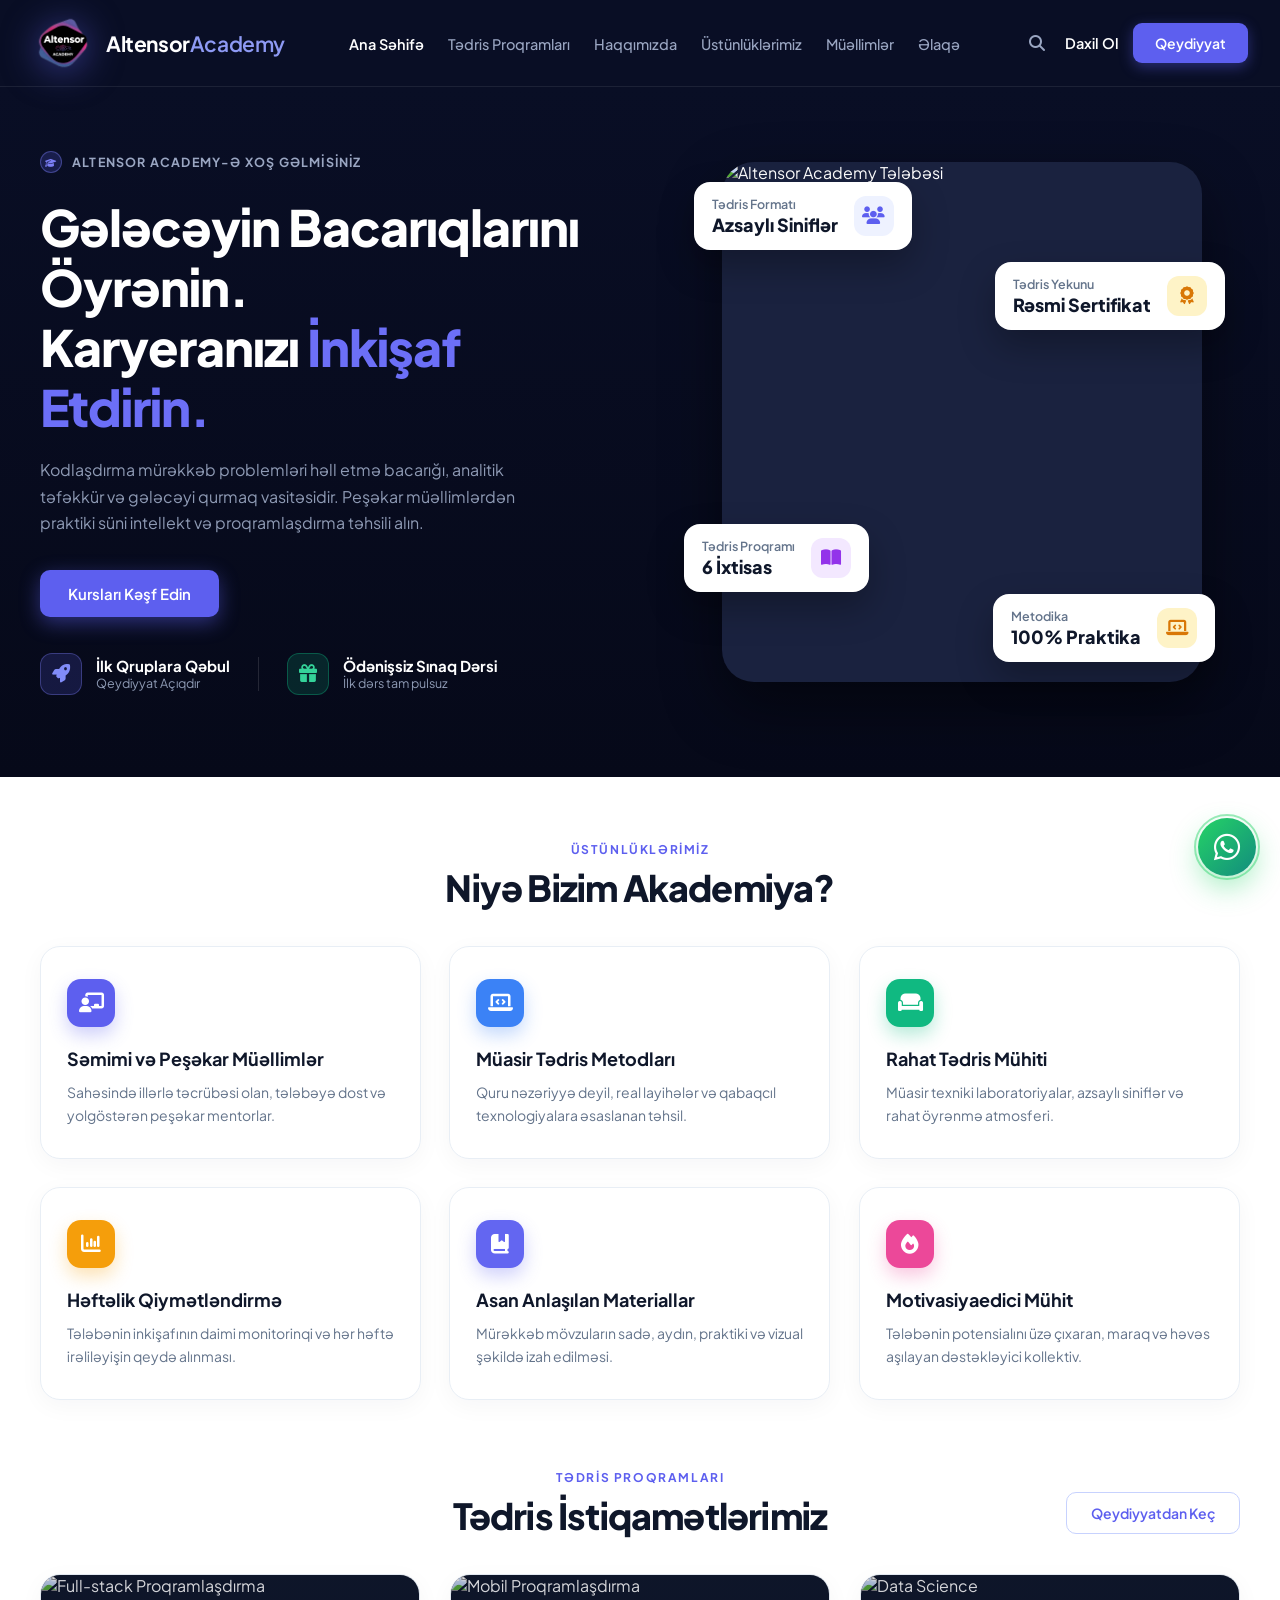
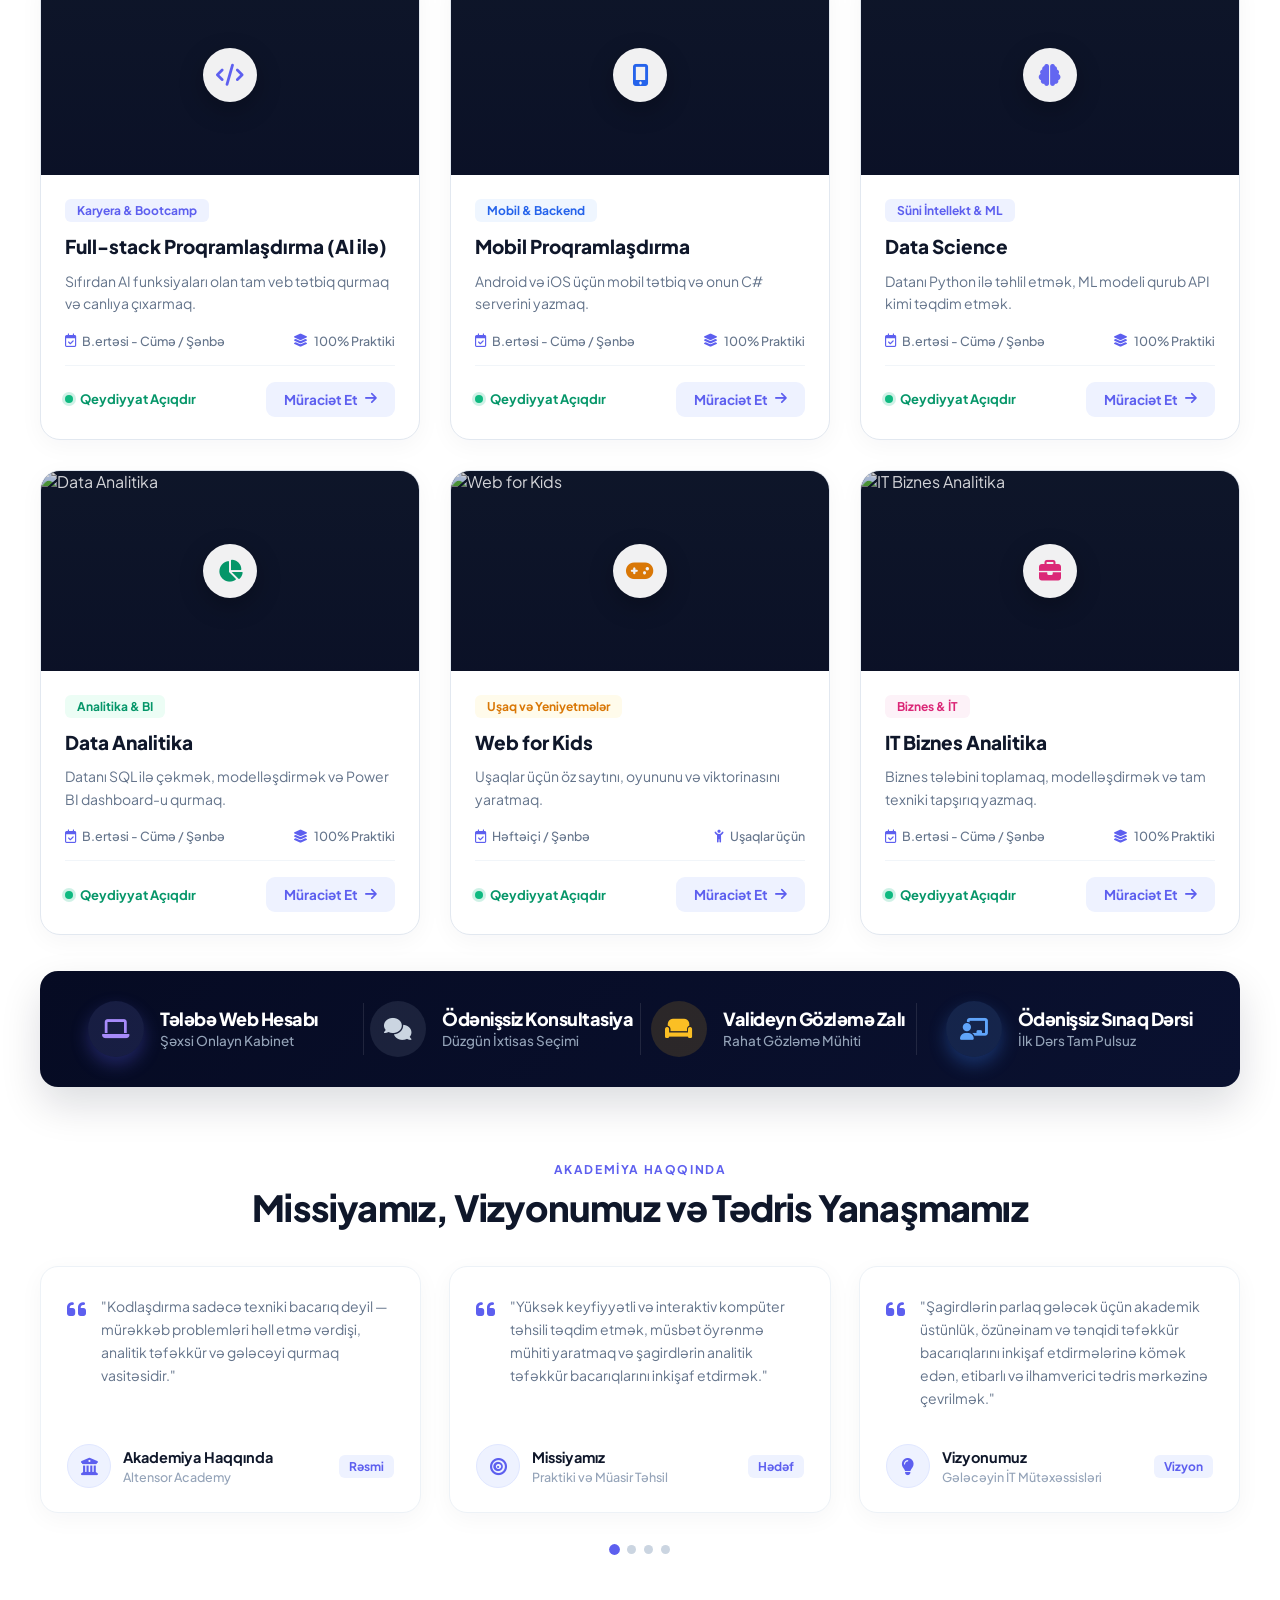
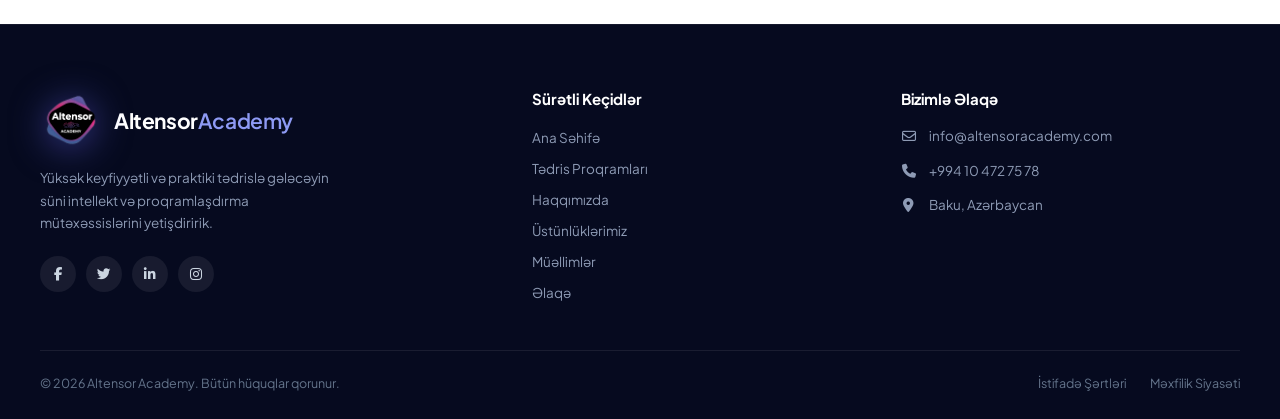
==== commit 3a97adbc: "Update Frontend: all pages, admin panel, mobile responsive, and api-altensoracademy.com config" ====
--- a/index.html
+++ b/index.html
@@ -34,12 +34,56 @@
 
       <!-- Center Navigation Menu -->
       <ul class="nav-menu">
-        <li><a href="#home" class="nav-link active">Ana Səhifə</a></li>
-        <li><a href="#courses" class="nav-link">Tədris Proqramları</a></li>
-        <li><a href="#about" class="nav-link">Haqqımızda</a></li>
-        <li><a href="#why-us" class="nav-link">Üstünlüklərimiz</a></li>
-        <li><a href="#teachers" class="nav-link">Müəllimlər</a></li>
-        <li><a href="#contact" class="nav-link">Əlaqə</a></li>
+        <li><a href="index.html" class="nav-link active">Ana Səhifə</a></li>
+        <li class="nav-item-dropdown">
+          <a href="courses.html" class="nav-link">
+            Tədris Proqramları
+          </a>
+          <!-- Mega-Menu Dropdown -->
+          <div class="mega-menu-dropdown" id="megaMenuDropdown">
+            <div class="mega-sidebar" id="megaSidebar">
+              <a href="courses.html?cat=proqramlasdirma" class="mega-cat-item active" data-cat="proqramlasdirma">
+                <span class="mega-cat-title">Proqramlaşdırma & AI</span>
+                <span class="mega-cat-sub">AI funksiyalı tam veb tətbiqlər</span>
+              </a>
+              <a href="courses.html?cat=mobil" class="mega-cat-item" data-cat="mobil">
+                <span class="mega-cat-title">Mobil Proqramlaşdırma</span>
+                <span class="mega-cat-sub">Android/iOS tətbiq və C# server</span>
+              </a>
+              <a href="courses.html?cat=datascience" class="mega-cat-item" data-cat="datascience">
+                <span class="mega-cat-title">Süni İntellekt & Data</span>
+                <span class="mega-cat-sub">Python ilə data təhlili və ML modeli</span>
+              </a>
+              <a href="courses.html?cat=analitika" class="mega-cat-item" data-cat="analitika">
+                <span class="mega-cat-title">Data Analitika</span>
+                <span class="mega-cat-sub">SQL ilə data və Power BI dashboard</span>
+              </a>
+              <a href="courses.html?cat=kids" class="mega-cat-item" data-cat="kids">
+                <span class="mega-cat-title">Uşaqlar Üçün İT</span>
+                <span class="mega-cat-sub">Öz saytını, oyununu və viktorinanı yarat</span>
+              </a>
+              <a href="courses.html?cat=biznes" class="mega-cat-item" data-cat="biznes">
+                <span class="mega-cat-title">İT Biznes Analitika</span>
+                <span class="mega-cat-sub">Biznes tələbi və texniki tapşırıq</span>
+              </a>
+            </div>
+            <div class="mega-content">
+              <div class="mega-courses-grid" id="megaCoursesGrid">
+                <!-- JS ilə dinamik doldurulur -->
+              </div>
+              <div class="mega-footer">
+                <span>Bütün tədris sahələri 100% praktiki layihələr üzərində qurulub</span>
+                <a href="courses.html" class="mega-all-link">
+                  Bütün tədris sahələri <i class="fa-solid fa-arrow-right"></i>
+                </a>
+              </div>
+            </div>
+          </div>
+        </li>
+        <li><a href="about.html" class="nav-link">Haqqımızda</a></li>
+        <li><a href="why-us.html" class="nav-link">Üstünlüklərimiz</a></li>
+        <li><a href="teachers.html" class="nav-link">Müəllimlər</a></li>
+        <li><a href="contact.html" class="nav-link">Əlaqə</a></li>
       </ul>
 
       <!-- Right Action Items -->
@@ -92,7 +136,7 @@
 
         <!-- Fəaliyyət Düymələri -->
         <div class="hero-actions">
-          <a href="#courses" class="btn-explore">Kursları Kəşf Edin</a>
+          <a href="courses.html" class="btn-explore">Kursları Kəşf Edin</a>
         </div>
 
         <!-- Real Üstünlüklər Zolağı (Saxta rəqəmlər olmadan) -->
@@ -561,7 +605,7 @@
               </div>
               <div class="author-info">
                 <span class="author-name" id="review-name-1">Akademiya Haqqında</span>
-                <span class="author-role" id="review-role-1">Altensor Academy — Lənkəran</span>
+                <span class="author-role" id="review-role-1">Altensor Academy</span>
               </div>
             </div>
             <div class="testimonial-stars">
@@ -654,7 +698,7 @@
             <a href="#" class="social-circle" aria-label="Facebook"><i class="fa-brands fa-facebook-f"></i></a>
             <a href="#" class="social-circle" aria-label="Twitter"><i class="fa-brands fa-twitter"></i></a>
             <a href="#" class="social-circle" aria-label="LinkedIn"><i class="fa-brands fa-linkedin-in"></i></a>
-            <a href="#" class="social-circle" aria-label="Instagram"><i class="fa-brands fa-instagram"></i></a>
+            <a href="https://www.instagram.com/altensor.academy?vrfl=MWppcjVxbjloYjBxdg==" target="_blank" rel="noopener noreferrer" class="social-circle" aria-label="Instagram"><i class="fa-brands fa-instagram"></i></a>
           </div>
         </div>
 
@@ -664,10 +708,10 @@
           <ul class="footer-links">
             <li><a href="#home">Ana Səhifə</a></li>
             <li><a href="#courses">Tədris Proqramları</a></li>
-            <li><a href="#about">Haqqımızda</a></li>
-            <li><a href="#why-us">Üstünlüklərimiz</a></li>
-            <li><a href="#teachers">Müəllimlər</a></li>
-            <li><a href="#contact">Əlaqə</a></li>
+            <li><a href="about.html">Haqqımızda</a></li>
+            <li><a href="why-us.html">Üstünlüklərimiz</a></li>
+            <li><a href="teachers.html">Müəllimlər</a></li>
+            <li><a href="contact.html">Əlaqə</a></li>
           </ul>
         </div>
 
@@ -677,7 +721,7 @@
           <ul class="footer-contact-list">
             <li>
               <i class="fa-regular fa-envelope"></i>
-              <a href="mailto:elvinmuzaffarli@gmail.com">elvinmuzaffarli@gmail.com</a>
+              <a href="mailto:info@altensoracademy.com">info@altensoracademy.com</a>
             </li>
             <li>
               <i class="fa-solid fa-phone"></i>
@@ -685,7 +729,7 @@
             </li>
             <li>
               <i class="fa-solid fa-location-dot"></i>
-              <span>Məmməd Əmin Rəsulzadə küç., 40A,<br>Lənkəran 0042</span>
+              <span>Baku, Azərbaycan</span>
             </li>
           </ul>
         </div>
@@ -715,7 +759,7 @@
       {
         comment: '"Kodlaşdırma sadəcə texniki bacarıq deyil — mürəkkəb problemləri həll etmə vərdişi, analitik təfəkkür və gələcəyi qurmaq vasitəsidir."',
         studentName: 'Akademiya Haqqında',
-        courseName: 'Altensor Academy — Lənkəran',
+        courseName: 'Altensor Academy',
         icon: 'fa-solid fa-building-columns'
       },
       {
@@ -846,5 +890,7 @@
       });
     });
   </script>
+  <script src="js/config.js"></script>
+  <script src="js/main.js"></script>
 </body>
 </html>
--- a/css/style.css
+++ b/css/style.css
@@ -45,21 +45,24 @@
 }
 
 .nav-container {
-  max-width: 1360px;
+  max-width: 1400px;
   margin: 0 auto;
-  padding: 0 40px;
+  padding: 0 32px;
   height: 86px;
   display: flex;
   align-items: center;
   justify-content: space-between;
+  gap: 28px;
 }
 
 .brand-logo {
   display: flex;
   align-items: center;
-  gap: 14px;
+  gap: 12px;
   text-decoration: none;
   color: var(--text-white);
+  flex-shrink: 0;
+  white-space: nowrap;
 }
 
 .main-logo-img {
@@ -91,9 +94,15 @@
   display: flex;
   align-items: center;
   list-style: none;
-  gap: 36px;
+  gap: 24px;
   margin: 0;
   padding: 0;
+}
+
+.nav-item-dropdown {
+  position: relative;
+  padding: 28px 0;
+  margin: -28px 0;
 }
 
 .nav-link {
@@ -102,6 +111,181 @@
   font-size: 14.5px;
   font-weight: 500;
   transition: all 0.2s ease;
+  white-space: nowrap;
+  display: inline-flex;
+  align-items: center;
+  gap: 6px;
+}
+
+.nav-link i.dropdown-chevron {
+  font-size: 11px;
+  transition: transform 0.25s ease;
+}
+
+.nav-item-dropdown:hover .nav-link {
+  color: #FFFFFF;
+}
+
+.nav-item-dropdown:hover .nav-link i.dropdown-chevron {
+  transform: rotate(180deg);
+}
+
+/* Mega-Menu Dropdown (Code Academy style adapted to Altensor Academy) */
+.mega-menu-dropdown {
+  position: absolute;
+  top: 100%;
+  left: -140px;
+  width: 780px;
+  background: #FFFFFF;
+  border-radius: 18px;
+  box-shadow: 0 28px 70px rgba(9, 14, 37, 0.35), 0 0 0 1px rgba(15, 23, 42, 0.06);
+  display: grid;
+  grid-template-columns: 265px 1fr;
+  overflow: hidden;
+  opacity: 0;
+  visibility: hidden;
+  transform: translateY(12px);
+  transition: all 0.24s cubic-bezier(0.16, 1, 0.3, 1);
+  z-index: 2000;
+  pointer-events: none;
+}
+
+.nav-item-dropdown:hover .mega-menu-dropdown {
+  opacity: 1;
+  visibility: visible;
+  transform: translateY(0);
+  pointer-events: auto;
+}
+
+.mega-sidebar {
+  background: #F4F6F9;
+  padding: 16px 0;
+  display: flex;
+  flex-direction: column;
+  border-right: 1px solid #E5E9F0;
+}
+
+.mega-cat-item {
+  padding: 14px 24px;
+  cursor: pointer;
+  transition: all 0.18s ease;
+  border-left: 3px solid transparent;
+  text-decoration: none;
+  display: block;
+}
+
+.mega-cat-item:hover,
+.mega-cat-item.active {
+  background: #FFFFFF;
+  border-left-color: #5D5FEF;
+}
+
+.mega-cat-title {
+  display: block;
+  font-size: 14.5px;
+  font-weight: 700;
+  color: #111827;
+  margin-bottom: 3px;
+}
+
+.mega-cat-sub {
+  display: block;
+  font-size: 12px;
+  color: #6B7280;
+  line-height: 1.35;
+}
+
+.mega-content {
+  padding: 28px 30px;
+  background: #FFFFFF;
+  display: flex;
+  flex-direction: column;
+  justify-content: space-between;
+}
+
+.mega-courses-grid {
+  display: grid;
+  grid-template-columns: repeat(2, 1fr);
+  gap: 20px;
+}
+
+.mega-course-card {
+  display: flex;
+  align-items: flex-start;
+  gap: 14px;
+  padding: 14px;
+  border-radius: 14px;
+  text-decoration: none;
+  transition: background 0.2s ease, transform 0.2s ease;
+  border: 1px solid transparent;
+}
+
+.mega-course-card:hover {
+  background: #F8FAFC;
+  border-color: #E2E8F0;
+  transform: translateY(-2px);
+}
+
+.mega-course-icon {
+  width: 44px;
+  height: 44px;
+  border-radius: 12px;
+  display: flex;
+  align-items: center;
+  justify-content: center;
+  font-size: 19px;
+  flex-shrink: 0;
+}
+
+.mega-course-info h4 {
+  font-size: 14.5px;
+  font-weight: 700;
+  color: #0F172A;
+  margin-bottom: 8px;
+  line-height: 1.35;
+}
+
+.mega-course-tags {
+  display: flex;
+  flex-wrap: wrap;
+  gap: 6px;
+}
+
+.mega-tag {
+  font-size: 11px;
+  font-weight: 600;
+  color: #475569;
+  background: #F1F5F9;
+  padding: 4px 10px;
+  border-radius: 50px;
+}
+
+.mega-footer {
+  margin-top: 22px;
+  padding-top: 16px;
+  border-top: 1px solid #F1F5F9;
+  display: flex;
+  align-items: center;
+  justify-content: space-between;
+}
+
+.mega-footer span {
+  font-size: 12.5px;
+  color: #64748B;
+}
+
+.mega-all-link {
+  font-size: 13px;
+  font-weight: 700;
+  color: #5D5FEF;
+  text-decoration: none;
+  display: inline-flex;
+  align-items: center;
+  gap: 6px;
+}
+
+.mega-all-link:hover {
+  text-decoration: underline;
 }
 
 .nav-link:hover,
@@ -113,7 +297,9 @@
 .nav-actions {
   display: flex;
   align-items: center;
-  gap: 22px;
+  gap: 14px;
+  flex-shrink: 0;
+  white-space: nowrap;
 }
 
 .btn-search {
@@ -1657,3 +1843,1927 @@
     font-size: 14px;
   }
 }
+
+/* ========================================================
+   TƏDRİS SAHƏLƏRİ SƏHİFƏSİ (courses.html)
+   ======================================================== */
+.courses-page-hero {
+  background: radial-gradient(circle at 18% 20%, rgba(93, 95, 239, 0.24), transparent 48%),
+              radial-gradient(circle at 82% 80%, rgba(56, 189, 248, 0.16), transparent 48%),
+              linear-gradient(180deg, #090E25 0%, #070B1D 100%);
+  padding: 64px 0 58px;
+  border-bottom: 1px solid rgba(255, 255, 255, 0.08);
+}
+
+.courses-hero-inner {
+  max-width: 1360px;
+  margin: 0 auto;
+  padding: 0 40px;
+}
+
+.breadcrumb-trail {
+  display: inline-flex;
+  align-items: center;
+  gap: 10px;
+  font-size: 13.5px;
+  color: #9AA6C2;
+  margin-bottom: 18px;
+}
+
+.breadcrumb-trail a {
+  color: #A5B4FC;
+  text-decoration: none;
+  font-weight: 600;
+}
+
+.breadcrumb-trail a:hover {
+  text-decoration: underline;
+}
+
+.courses-hero-top {
+  display: flex;
+  align-items: flex-end;
+  justify-content: space-between;
+  gap: 32px;
+  flex-wrap: wrap;
+}
+
+.courses-hero-title {
+  font-size: 46px;
+  font-weight: 800;
+  letter-spacing: -1px;
+  color: #FFFFFF;
+  margin-bottom: 14px;
+  line-height: 1.12;
+}
+
+.courses-hero-title span {
+  background: linear-gradient(135deg, #818CF8 0%, #38BDF8 100%);
+  -webkit-background-clip: text;
+  -webkit-text-fill-color: transparent;
+}
+
+.courses-hero-sub {
+  font-size: 16.5px;
+  color: #9AA6C2;
+  max-width: 650px;
+  line-height: 1.65;
+}
+
+.courses-search-box {
+  position: relative;
+  width: 340px;
+  max-width: 100%;
+}
+
+.courses-search-box i {
+  position: absolute;
+  left: 18px;
+  top: 50%;
+  transform: translateY(-50%);
+  color: #9AA6C2;
+  font-size: 15px;
+}
+
+.courses-search-input {
+  width: 100%;
+  padding: 15px 18px 15px 46px;
+  border-radius: 14px;
+  border: 1px solid rgba(255, 255, 255, 0.14);
+  background: rgba(255, 255, 255, 0.06);
+  color: #FFFFFF;
+  font-size: 14.5px;
+  outline: none;
+  transition: all 0.25s ease;
+}
+
+.courses-search-input::placeholder {
+  color: #8E9AB4;
+}
+
+.courses-search-input:focus {
+  border-color: #5D5FEF;
+  background: rgba(93, 95, 239, 0.12);
+  box-shadow: 0 0 0 4px rgba(93, 95, 239, 0.2);
+}
+
+/* Main White Section: Tədris sahələri */
+.study-fields-section {
+  background: #F5F7FB;
+  padding: 72px 0 84px;
+  color: #0F172A;
+}
+
+.study-fields-container {
+  max-width: 1360px;
+  margin: 0 auto;
+  padding: 0 40px;
+}
+
+.study-fields-title {
+  font-size: 38px;
+  font-weight: 800;
+  color: #111827;
+  letter-spacing: -0.7px;
+  margin-bottom: 24px;
+}
+
+.filter-pills-row {
+  display: flex;
+  align-items: center;
+  flex-wrap: wrap;
+  gap: 10px;
+  margin-bottom: 38px;
+}
+
+.filter-pill-btn {
+  padding: 10px 20px;
+  border-radius: 50px;
+  border: 1px solid #E2E8F0;
+  background: #EAEFF6;
+  color: #334155;
+  font-size: 14px;
+  font-weight: 600;
+  cursor: pointer;
+  transition: all 0.22s ease;
+}
+
+.filter-pill-btn:hover {
+  background: #DCE4F0;
+  color: #0F172A;
+}
+
+.filter-pill-btn.active {
+  background: #0F172A;
+  color: #FFFFFF;
+  border-color: #0F172A;
+  box-shadow: 0 8px 20px rgba(15, 23, 42, 0.18);
+}
+
+/* Vibrant Code-Academy-inspired Study Field Cards */
+.study-fields-grid {
+  display: grid;
+  grid-template-columns: repeat(3, 1fr);
+  gap: 26px;
+}
+
+.field-card {
+  position: relative;
+  border-radius: 22px;
+  height: 360px;
+  overflow: hidden;
+  cursor: pointer;
+  display: flex;
+  flex-direction: column;
+  justify-content: space-between;
+  padding: 26px 26px 0;
+  transition: transform 0.3s cubic-bezier(0.16, 1, 0.3, 1), box-shadow 0.3s ease;
+  box-shadow: 0 14px 32px rgba(15, 23, 42, 0.08);
+}
+
+.field-card:hover {
+  transform: translateY(-8px);
+  box-shadow: 0 24px 48px rgba(15, 23, 42, 0.18);
+}
+
+/* Card Color Themes */
+.field-theme-purple { background: linear-gradient(145deg, #F500FF 0%, #C000E8 100%); }
+.field-theme-emerald { background: linear-gradient(145deg, #00F2A6 0%, #00C98D 100%); }
+.field-theme-orange { background: linear-gradient(145deg, #FF9900 0%, #F97316 100%); }
+.field-theme-indigo { background: linear-gradient(145deg, #5D5FEF 0%, #4338CA 100%); }
+.field-theme-sky    { background: linear-gradient(145deg, #0EA5E9 0%, #2563EB 100%); }
+.field-theme-rose   { background: linear-gradient(145deg, #F43F5E 0%, #DB2777 100%); }
+
+/* Geometric SVG overlay lines */
+.field-geo-lines {
+  position: absolute;
+  inset: 0;
+  pointer-events: none;
+  opacity: 0.25;
+  z-index: 1;
+}
+
+.field-card-top {
+  position: relative;
+  z-index: 3;
+  display: flex;
+  align-items: flex-start;
+  justify-content: space-between;
+  gap: 14px;
+}
+
+.field-card-top-left h3 {
+  font-size: 22px;
+  font-weight: 800;
+  color: #0F172A;
+  line-height: 1.25;
+  margin-bottom: 10px;
+}
+
+.field-theme-indigo .field-card-top-left h3,
+.field-theme-sky .field-card-top-left h3,
+.field-theme-rose .field-card-top-left h3 {
+  color: #FFFFFF;
+}
+
+.field-mini-badges {
+  display: flex;
+  flex-wrap: wrap;
+  gap: 6px;
+}
+
+.field-mini-badge {
+  font-size: 11.5px;
+  font-weight: 700;
+  padding: 4px 10px;
+  border-radius: 50px;
+  background: rgba(255, 255, 255, 0.85);
+  color: #0F172A;
+}
+
+.field-arrow-btn {
+  width: 42px;
+  height: 42px;
+  border-radius: 50%;
+  background: #FFFFFF;
+  color: #0F172A;
+  display: flex;
+  align-items: center;
+  justify-content: center;
+  font-size: 15px;
+  flex-shrink: 0;
+  box-shadow: 0 6px 16px rgba(0, 0, 0, 0.14);
+  transition: transform 0.25s ease;
+}
+
+.field-card:hover .field-arrow-btn {
+  transform: translateX(4px) scale(1.06);
+}
+
+.field-card-bottom {
+  position: relative;
+  z-index: 2;
+  margin-top: auto;
+  height: 195px;
+  display: flex;
+  align-items: flex-end;
+  justify-content: center;
+}
+
+.field-card-img-wrap {
+  width: 82%;
+  height: 185px;
+  border-radius: 18px 18px 0 0;
+  overflow: hidden;
+  border: 3px solid rgba(255, 255, 255, 0.45);
+  border-bottom: none;
+  box-shadow: 0 -10px 30px rgba(0, 0, 0, 0.18);
+  position: relative;
+  background: #090E25;
+}
+
+.field-card-img-wrap img {
+  width: 100%;
+  height: 100%;
+  object-fit: cover;
+  filter: grayscale(15%) contrast(1.08);
+  transition: transform 0.4s ease, filter 0.4s ease;
+}
+
+.field-card:hover .field-card-img-wrap img {
+  transform: scale(1.06);
+  filter: grayscale(0%) contrast(1.05);
+}
+
+.field-status-float {
+  position: absolute;
+  bottom: 12px;
+  left: 12px;
+  background: rgba(9, 14, 37, 0.86);
+  backdrop-filter: blur(6px);
+  color: #FFFFFF;
+  font-size: 11.5px;
+  font-weight: 700;
+  padding: 5px 11px;
+  border-radius: 50px;
+  display: inline-flex;
+  align-items: center;
+  gap: 6px;
+}
+
+.field-status-dot {
+  width: 8px;
+  height: 8px;
+  border-radius: 50%;
+  background: #10B981;
+}
+
+.field-status-dot.full {
+  background: #EF4444;
+}
+
+/* Education Model Section (Inspired by Video 00:05) */
+.edu-model-section {
+  background: #FFFFFF;
+  padding: 80px 0;
+  color: #0F172A;
+  border-top: 1px solid #E2E8F0;
+}
+
+.edu-model-grid {
+  display: grid;
+  grid-template-columns: repeat(4, 1fr);
+  gap: 24px;
+  margin-top: 38px;
+}
+
+.edu-model-card {
+  background: #F8FAFC;
+  border: 1px solid #E2E8F0;
+  border-radius: 18px;
+  padding: 28px 24px;
+  transition: transform 0.25s ease, border-color 0.25s ease;
+}
+
+.edu-model-card:hover {
+  transform: translateY(-5px);
+  border-color: #5D5FEF;
+  background: #FFFFFF;
+  box-shadow: 0 16px 36px rgba(93, 95, 239, 0.08);
+}
+
+.edu-model-icon {
+  width: 48px;
+  height: 48px;
+  border-radius: 12px;
+  background: #EEF2FF;
+  color: #5D5FEF;
+  display: flex;
+  align-items: center;
+  justify-content: center;
+  font-size: 20px;
+  margin-bottom: 18px;
+}
+
+.edu-model-card h4 {
+  font-size: 17.5px;
+  font-weight: 800;
+  color: #0F172A;
+  margin-bottom: 10px;
+}
+
+.edu-model-card p {
+  font-size: 14px;
+  color: #475569;
+  line-height: 1.6;
+}
+
+/* Consultation CTA Banner */
+.courses-cta-section {
+  background: #F5F7FB;
+  padding: 0 0 80px;
+}
+
+.courses-cta-box {
+  background: linear-gradient(135deg, #090E25 0%, #151F4B 100%);
+  border-radius: 26px;
+  padding: 46px 50px;
+  display: flex;
+  align-items: center;
+  justify-content: space-between;
+  gap: 30px;
+  flex-wrap: wrap;
+  color: #FFFFFF;
+  box-shadow: 0 24px 55px rgba(9, 14, 37, 0.22);
+}
+
+.courses-cta-text h3 {
+  font-size: 28px;
+  font-weight: 800;
+  margin-bottom: 10px;
+}
+
+.courses-cta-text p {
+  color: #CBD5E1;
+  font-size: 15.5px;
+  max-width: 600px;
+  line-height: 1.6;
+}
+
+.courses-cta-actions {
+  display: flex;
+  gap: 14px;
+  flex-wrap: wrap;
+}
+
+/* Course Detail & Syllabus Modal */
+.course-modal-overlay {
+  position: fixed;
+  inset: 0;
+  background: rgba(9, 14, 37, 0.78);
+  backdrop-filter: blur(8px);
+  display: none;
+  align-items: center;
+  justify-content: center;
+  z-index: 5000;
+  padding: 20px;
+}
+
+.course-modal-overlay.open {
+  display: flex;
+}
+
+.course-modal-box {
+  width: 100%;
+  max-width: 650px;
+  background: #FFFFFF;
+  color: #0F172A;
+  border-radius: 24px;
+  overflow: hidden;
+  box-shadow: 0 32px 80px rgba(0, 0, 0, 0.45);
+  max-height: 90vh;
+  display: flex;
+  flex-direction: column;
+}
+
+.course-modal-banner {
+  position: relative;
+  height: 190px;
+  background: #090E25;
+}
+
+.course-modal-banner img {
+  width: 100%;
+  height: 100%;
+  object-fit: cover;
+  opacity: 0.72;
+}
+
+.course-modal-close {
+  position: absolute;
+  top: 16px;
+  right: 16px;
+  width: 38px;
+  height: 38px;
+  border-radius: 50%;
+  border: none;
+  background: rgba(15, 23, 42, 0.8);
+  color: #FFFFFF;
+  font-size: 16px;
+  cursor: pointer;
+  display: flex;
+  align-items: center;
+  justify-content: center;
+}
+
+.course-modal-body {
+  padding: 28px 32px;
+  overflow-y: auto;
+}
+
+.course-modal-cat {
+  display: inline-block;
+  font-size: 12px;
+  font-weight: 700;
+  color: #5D5FEF;
+  background: #EEF2FF;
+  padding: 5px 12px;
+  border-radius: 50px;
+  margin-bottom: 10px;
+}
+
+.course-modal-title {
+  font-size: 26px;
+  font-weight: 800;
+  color: #0F172A;
+  margin-bottom: 12px;
+}
+
+.course-modal-desc {
+  font-size: 15px;
+  color: #475569;
+  line-height: 1.65;
+  margin-bottom: 20px;
+}
+
+.course-modal-meta-row {
+  display: flex;
+  flex-wrap: wrap;
+  gap: 14px;
+  padding: 14px 16px;
+  background: #F8FAFC;
+  border-radius: 14px;
+  border: 1px solid #E2E8F0;
+  margin-bottom: 22px;
+  font-size: 13.5px;
+  font-weight: 600;
+  color: #334155;
+}
+
+.course-modal-meta-row span i {
+  color: #5D5FEF;
+  margin-right: 6px;
+}
+
+.course-syllabus-box h4 {
+  font-size: 15.5px;
+  font-weight: 800;
+  margin-bottom: 12px;
+  color: #0F172A;
+}
+
+.course-syllabus-list {
+  list-style: none;
+  display: grid;
+  grid-template-columns: 1fr 1fr;
+  gap: 10px;
+  margin-bottom: 24px;
+}
+
+.course-syllabus-list li {
+  display: flex;
+  align-items: center;
+  gap: 8px;
+  font-size: 13.5px;
+  color: #334155;
+  background: #F8FAFC;
+  padding: 9px 12px;
+  border-radius: 10px;
+  border: 1px solid #E2E8F0;
+}
+
+.course-syllabus-list li i {
+  color: #10B981;
+  font-size: 13px;
+}
+
+.course-modal-footer {
+  display: flex;
+  align-items: center;
+  justify-content: space-between;
+  gap: 16px;
+  padding-top: 16px;
+  border-top: 1px solid #E2E8F0;
+}
+
+@media (max-width: 1024px) {
+  .study-fields-grid {
+    grid-template-columns: repeat(2, 1fr);
+  }
+  .edu-model-grid {
+    grid-template-columns: repeat(2, 1fr);
+  }
+}
+
+@media (max-width: 640px) {
+  .courses-hero-inner,
+  .study-fields-container {
+    padding: 0 18px;
+  }
+  .courses-hero-title {
+    font-size: 30px;
+  }
+  .study-fields-grid,
+  .edu-model-grid,
+  .course-syllabus-list {
+    grid-template-columns: 1fr;
+  }
+  .courses-cta-box {
+    padding: 30px 24px;
+  }
+}
+
+/* ========================================================
+   HAQQIMIZDA SƏHİFƏSİ (about.html)
+   ======================================================== */
+.about-hero-grid {
+  display: grid;
+  grid-template-columns: 1.1fr 0.9fr;
+  align-items: center;
+  gap: 54px;
+}
+
+.about-hero-media {
+  position: relative;
+}
+
+.about-hero-img-card {
+  border-radius: 24px;
+  overflow: hidden;
+  border: 1px solid rgba(255, 255, 255, 0.14);
+  box-shadow: 0 28px 70px rgba(0, 0, 0, 0.45);
+  height: 390px;
+}
+
+.about-hero-img-card img {
+  width: 100%;
+  height: 100%;
+  object-fit: cover;
+}
+
+.about-hero-pill {
+  position: absolute;
+  bottom: -18px;
+  left: 24px;
+  background: #FFFFFF;
+  color: #0F172A;
+  padding: 14px 20px;
+  border-radius: 16px;
+  box-shadow: 0 18px 40px rgba(9, 14, 37, 0.3);
+  display: flex;
+  align-items: center;
+  gap: 12px;
+  font-weight: 700;
+  font-size: 14px;
+}
+
+.about-hero-pill i {
+  width: 38px;
+  height: 38px;
+  border-radius: 10px;
+  background: #EEF2FF;
+  color: #5D5FEF;
+  display: flex;
+  align-items: center;
+  justify-content: center;
+  font-size: 17px;
+}
+
+.about-light-section {
+  background: #F5F7FB;
+  padding: 84px 0;
+  color: #0F172A;
+}
+
+.about-white-section {
+  background: #FFFFFF;
+  padding: 84px 0;
+  color: #0F172A;
+  border-top: 1px solid #E2E8F0;
+}
+
+.mission-vision-grid {
+  display: grid;
+  grid-template-columns: repeat(2, 1fr);
+  gap: 28px;
+  margin-top: 34px;
+}
+
+.mv-card {
+  background: #FFFFFF;
+  border: 1px solid #E2E8F0;
+  border-radius: 22px;
+  padding: 36px 34px;
+  box-shadow: 0 14px 36px rgba(15, 23, 42, 0.05);
+  transition: transform 0.25s ease, border-color 0.25s ease;
+}
+
+.mv-card:hover {
+  transform: translateY(-5px);
+  border-color: #5D5FEF;
+}
+
+.mv-card.mv-dark {
+  background: linear-gradient(145deg, #090E25 0%, #151F4B 100%);
+  color: #FFFFFF;
+  border-color: rgba(255, 255, 255, 0.1);
+}
+
+.mv-icon {
+  width: 56px;
+  height: 56px;
+  border-radius: 16px;
+  display: flex;
+  align-items: center;
+  justify-content: center;
+  font-size: 23px;
+  margin-bottom: 20px;
+  background: #EEF2FF;
+  color: #5D5FEF;
+}
+
+.mv-dark .mv-icon {
+  background: rgba(93, 95, 239, 0.25);
+  color: #38BDF8;
+}
+
+.mv-card h3 {
+  font-size: 24px;
+  font-weight: 800;
+  margin-bottom: 14px;
+}
+
+.mv-card p {
+  font-size: 15.5px;
+  line-height: 1.7;
+  color: #475569;
+}
+
+.mv-dark p {
+  color: #CBD5E1;
+}
+
+.steps-grid {
+  display: grid;
+  grid-template-columns: repeat(4, 1fr);
+  gap: 24px;
+  margin-top: 40px;
+}
+
+.step-card {
+  background: #F8FAFC;
+  border: 1px solid #E2E8F0;
+  border-radius: 20px;
+  padding: 28px 24px;
+  position: relative;
+  transition: transform 0.25s ease, box-shadow 0.25s ease;
+}
+
+.step-card:hover {
+  transform: translateY(-6px);
+  background: #FFFFFF;
+  box-shadow: 0 18px 40px rgba(15, 23, 42, 0.08);
+  border-color: #C7D2FE;
+}
+
+.step-num {
+  font-size: 32px;
+  font-weight: 800;
+  color: #5D5FEF;
+  opacity: 0.28;
+  margin-bottom: 12px;
+  line-height: 1;
+}
+
+.step-card h4 {
+  font-size: 18px;
+  font-weight: 800;
+  color: #0F172A;
+  margin-bottom: 10px;
+}
+
+.step-card p {
+  font-size: 14.5px;
+  color: #475569;
+  line-height: 1.6;
+}
+
+.facilities-grid {
+  display: grid;
+  grid-template-columns: repeat(4, 1fr);
+  gap: 22px;
+  margin-top: 36px;
+}
+
+.facility-card {
+  background: #FFFFFF;
+  border: 1px solid #E2E8F0;
+  border-radius: 18px;
+  padding: 26px 22px;
+  text-align: left;
+  transition: transform 0.25s ease, border-color 0.25s ease;
+}
+
+.facility-card:hover {
+  transform: translateY(-4px);
+  border-color: #5D5FEF;
+}
+
+.facility-icon {
+  width: 48px;
+  height: 48px;
+  border-radius: 13px;
+  background: #EEF2FF;
+  color: #5D5FEF;
+  display: flex;
+  align-items: center;
+  justify-content: center;
+  font-size: 20px;
+  margin-bottom: 16px;
+}
+
+.facility-card h4 {
+  font-size: 17px;
+  font-weight: 800;
+  margin-bottom: 8px;
+  color: #0F172A;
+}
+
+.facility-card p {
+  font-size: 14px;
+  color: #64748B;
+  line-height: 1.55;
+}
+
+@media (max-width: 1024px) {
+  .about-hero-grid {
+    grid-template-columns: 1fr;
+    gap: 36px;
+  }
+  .steps-grid,
+  .facilities-grid {
+    grid-template-columns: repeat(2, 1fr);
+  }
+}
+
+@media (max-width: 640px) {
+  .mission-vision-grid,
+  .steps-grid,
+  .facilities-grid {
+    grid-template-columns: 1fr;
+  }
+  .about-hero-img-card {
+    height: 270px;
+  }
+}
+
+/* ========================================================
+   ÜSTÜNLÜKLƏRİMİZ SƏHİFƏSİ (why-us.html)
+   ======================================================== */
+.compare-grid {
+  display: grid;
+  grid-template-columns: repeat(2, 1fr);
+  gap: 28px;
+  margin-top: 38px;
+}
+
+.compare-card {
+  background: #FFFFFF;
+  border: 1px solid #E2E8F0;
+  border-radius: 22px;
+  padding: 34px 32px;
+}
+
+.compare-card.compare-altensor {
+  background: linear-gradient(145deg, #090E25 0%, #151F4B 100%);
+  color: #FFFFFF;
+  border-color: rgba(93, 95, 239, 0.45);
+  box-shadow: 0 24px 55px rgba(9, 14, 37, 0.22);
+}
+
+.compare-card h3 {
+  font-size: 22px;
+  font-weight: 800;
+  margin-bottom: 22px;
+  display: flex;
+  align-items: center;
+  gap: 10px;
+}
+
+.compare-list {
+  list-style: none;
+  display: flex;
+  flex-direction: column;
+  gap: 15px;
+}
+
+.compare-list li {
+  display: flex;
+  align-items: flex-start;
+  gap: 12px;
+  font-size: 15px;
+  line-height: 1.55;
+  color: #475569;
+}
+
+.compare-altensor .compare-list li {
+  color: #E2E8F0;
+}
+
+.compare-list li i.fa-xmark {
+  color: #EF4444;
+  margin-top: 4px;
+}
+
+.compare-list li i.fa-circle-check {
+  color: #10B981;
+  margin-top: 4px;
+}
+
+/* FAQ Accordion */
+.faq-list {
+  max-width: 880px;
+  margin: 38px auto 0;
+  display: flex;
+  flex-direction: column;
+  gap: 14px;
+}
+
+.faq-item {
+  background: #FFFFFF;
+  border: 1px solid #E2E8F0;
+  border-radius: 16px;
+  overflow: hidden;
+  transition: border-color 0.25s ease, box-shadow 0.25s ease;
+}
+
+.faq-item.open {
+  border-color: #5D5FEF;
+  box-shadow: 0 12px 30px rgba(93, 95, 239, 0.08);
+}
+
+.faq-question {
+  width: 100%;
+  background: transparent;
+  border: none;
+  padding: 20px 24px;
+  display: flex;
+  align-items: center;
+  justify-content: space-between;
+  gap: 16px;
+  text-align: left;
+  font-size: 16.5px;
+  font-weight: 700;
+  color: #0F172A;
+  cursor: pointer;
+}
+
+.faq-question i {
+  color: #5D5FEF;
+  transition: transform 0.25s ease;
+  font-size: 14px;
+}
+
+.faq-item.open .faq-question i {
+  transform: rotate(180deg);
+}
+
+.faq-answer {
+  max-height: 0;
+  overflow: hidden;
+  transition: max-height 0.3s ease;
+  padding: 0 24px;
+}
+
+.faq-item.open .faq-answer {
+  max-height: 220px;
+  padding-bottom: 20px;
+}
+
+.faq-answer p {
+  font-size: 14.8px;
+  color: #475569;
+  line-height: 1.65;
+}
+
+@media (max-width: 768px) {
+  .compare-grid {
+    grid-template-columns: 1fr;
+  }
+}
+
+/* ========================================================
+   MÜƏLLİMLƏR SƏHİFƏSİ (teachers.html)
+   ======================================================== */
+.teachers-grid {
+  display: grid;
+  grid-template-columns: repeat(3, 1fr);
+  gap: 28px;
+}
+
+.teacher-card {
+  background: #FFFFFF;
+  border: 1px solid #E2E8F0;
+  border-radius: 22px;
+  overflow: hidden;
+  box-shadow: 0 14px 34px rgba(15, 23, 42, 0.06);
+  transition: transform 0.3s cubic-bezier(0.16, 1, 0.3, 1), box-shadow 0.3s ease, border-color 0.3s ease;
+  display: flex;
+  flex-direction: column;
+}
+
+.teacher-card:hover {
+  transform: translateY(-7px);
+  border-color: #5D5FEF;
+  box-shadow: 0 24px 48px rgba(93, 95, 239, 0.14);
+}
+
+.teacher-photo-wrap {
+  position: relative;
+  height: 310px;
+  background: #E2E8F0;
+  overflow: hidden;
+}
+
+.teacher-photo-wrap img {
+  width: 100%;
+  height: 100%;
+  object-fit: cover;
+  object-position: top center;
+  transition: transform 0.45s ease;
+}
+
+.teacher-card:hover .teacher-photo-wrap img {
+  transform: scale(1.05);
+}
+
+.teacher-card-body {
+  padding: 24px 26px 28px;
+  display: flex;
+  flex-direction: column;
+  flex: 1;
+}
+
+.teacher-specialty-badge {
+  display: inline-block;
+  align-self: flex-start;
+  font-size: 12px;
+  font-weight: 700;
+  color: #5D5FEF;
+  background: #EEF2FF;
+  padding: 5px 12px;
+  border-radius: 50px;
+  margin-bottom: 12px;
+}
+
+.teacher-card-name {
+  font-size: 22px;
+  font-weight: 800;
+  color: #0F172A;
+  margin-bottom: 10px;
+}
+
+.teacher-card-bio {
+  font-size: 14.5px;
+  color: #475569;
+  line-height: 1.65;
+  flex: 1;
+}
+
+.teacher-card-footer {
+  margin-top: 18px;
+  padding-top: 14px;
+  border-top: 1px solid #F1F5F9;
+  display: flex;
+  align-items: center;
+  justify-content: space-between;
+  font-size: 13px;
+  font-weight: 600;
+  color: #64748B;
+}
+
+.teacher-card-footer span i {
+  color: #10B981;
+  margin-right: 6px;
+}
+
+@media (max-width: 1024px) {
+  .teachers-grid {
+    grid-template-columns: repeat(2, 1fr);
+  }
+}
+
+@media (max-width: 640px) {
+  .teachers-grid {
+    grid-template-columns: 1fr;
+  }
+  .teacher-photo-wrap {
+    height: 290px;
+  }
+}
+
+/* ========================================================
+   ƏLAQƏ SƏHİFƏSİ (contact.html)
+   ======================================================== */
+.contact-grid {
+  display: grid;
+  grid-template-columns: 0.95fr 1.05fr;
+  gap: 36px;
+  align-items: start;
+}
+
+.contact-info-stack {
+  display: flex;
+  flex-direction: column;
+  gap: 18px;
+}
+
+.contact-info-card {
+  background: #FFFFFF;
+  border: 1px solid #E2E8F0;
+  border-radius: 18px;
+  padding: 22px 24px;
+  display: flex;
+  align-items: center;
+  gap: 18px;
+  transition: transform 0.25s ease, border-color 0.25s ease, box-shadow 0.25s ease;
+}
+
+.contact-info-card:hover {
+  transform: translateY(-3px);
+  border-color: #5D5FEF;
+  box-shadow: 0 14px 32px rgba(93, 95, 239, 0.08);
+}
+
+.contact-info-icon {
+  width: 52px;
+  height: 52px;
+  border-radius: 14px;
+  background: #EEF2FF;
+  color: #5D5FEF;
+  display: flex;
+  align-items: center;
+  justify-content: center;
+  font-size: 21px;
+  flex-shrink: 0;
+}
+
+.contact-info-text span {
+  display: block;
+  font-size: 12.5px;
+  font-weight: 700;
+  color: #64748B;
+  text-transform: uppercase;
+  letter-spacing: 0.04em;
+  margin-bottom: 4px;
+}
+
+.contact-info-text a,
+.contact-info-text p {
+  font-size: 16.5px;
+  font-weight: 700;
+  color: #0F172A;
+  text-decoration: none;
+  margin: 0;
+}
+
+.contact-info-text a:hover {
+  color: #5D5FEF;
+}
+
+.contact-form-card {
+  background: #FFFFFF;
+  border: 1px solid #E2E8F0;
+  border-radius: 24px;
+  padding: 36px 34px;
+  box-shadow: 0 20px 48px rgba(15, 23, 42, 0.06);
+}
+
+.contact-form-card h3 {
+  font-size: 24px;
+  font-weight: 800;
+  color: #0F172A;
+  margin-bottom: 8px;
+}
+
+.contact-form-card > p {
+  font-size: 14.5px;
+  color: #64748B;
+  margin-bottom: 24px;
+  line-height: 1.55;
+}
+
+.contact-form-row {
+  display: grid;
+  grid-template-columns: 1fr 1fr;
+  gap: 16px;
+}
+
+.contact-field {
+  margin-bottom: 18px;
+}
+
+.contact-field label {
+  display: block;
+  font-size: 13.5px;
+  font-weight: 700;
+  color: #1E293B;
+  margin-bottom: 7px;
+}
+
+.contact-input {
+  width: 100%;
+  padding: 13px 16px;
+  border-radius: 12px;
+  border: 1px solid #CBD5E1;
+  background: #F8FAFC;
+  color: #0F172A;
+  font-size: 14.5px;
+  outline: none;
+  transition: all 0.2s ease;
+}
+
+.contact-input:focus {
+  border-color: #5D5FEF;
+  background: #FFFFFF;
+  box-shadow: 0 0 0 3px rgba(93, 95, 239, 0.16);
+}
+
+textarea.contact-input {
+  min-height: 115px;
+  resize: vertical;
+}
+
+@media (max-width: 960px) {
+  .contact-grid {
+    grid-template-columns: 1fr;
+  }
+}
+
+@media (max-width: 576px) {
+  .contact-form-row {
+    grid-template-columns: 1fr;
+    gap: 0;
+  }
+  .contact-form-card {
+    padding: 26px 20px;
+  }
+}
+
+/* Split Premium Contact Card (Formless) */
+.contact-split-card {
+  display: grid;
+  grid-template-columns: 1.05fr 0.95fr;
+  background: #FFFFFF;
+  border-radius: 28px;
+  overflow: hidden;
+  border: 1px solid #E2E8F0;
+  box-shadow: 0 28px 70px rgba(9, 14, 37, 0.1);
+}
+
+.contact-split-left {
+  background: radial-gradient(circle at 85% 15%, rgba(56, 189, 248, 0.25), transparent 45%),
+              linear-gradient(145deg, #090E25 0%, #1E295E 100%);
+  color: #FFFFFF;
+  padding: 48px 44px;
+  display: flex;
+  flex-direction: column;
+  justify-content: space-between;
+}
+
+.contact-split-left h2 {
+  font-size: 32px;
+  font-weight: 800;
+  margin-bottom: 14px;
+  line-height: 1.2;
+}
+
+.contact-split-left > div > p {
+  color: #CBD5E1;
+  font-size: 15.5px;
+  line-height: 1.65;
+  margin-bottom: 34px;
+}
+
+.contact-left-items {
+  display: flex;
+  flex-direction: column;
+  gap: 20px;
+}
+
+.contact-left-row {
+  display: flex;
+  align-items: center;
+  gap: 16px;
+}
+
+.contact-left-icon {
+  width: 46px;
+  height: 46px;
+  border-radius: 13px;
+  background: rgba(255, 255, 255, 0.1);
+  border: 1px solid rgba(255, 255, 255, 0.14);
+  display: flex;
+  align-items: center;
+  justify-content: center;
+  font-size: 18px;
+  color: #38BDF8;
+  flex-shrink: 0;
+}
+
+.contact-left-row span {
+  display: block;
+  font-size: 12px;
+  color: #94A3B8;
+  font-weight: 600;
+  margin-bottom: 2px;
+}
+
+.contact-left-row strong {
+  font-size: 16px;
+  color: #FFFFFF;
+  font-weight: 700;
+}
+
+.contact-split-right {
+  padding: 48px 44px;
+  display: flex;
+  flex-direction: column;
+  justify-content: center;
+}
+
+.contact-split-right h3 {
+  font-size: 24px;
+  font-weight: 800;
+  color: #0F172A;
+  margin-bottom: 8px;
+}
+
+.contact-split-right > p {
+  font-size: 14.5px;
+  color: #64748B;
+  margin-bottom: 26px;
+  line-height: 1.55;
+}
+
+.contact-channel-btn {
+  display: flex;
+  align-items: center;
+  justify-content: space-between;
+  padding: 16px 20px;
+  border-radius: 16px;
+  border: 1px solid #E2E8F0;
+  background: #F8FAFC;
+  text-decoration: none;
+  color: #0F172A;
+  margin-bottom: 14px;
+  transition: all 0.25s ease;
+}
+
+.contact-channel-btn:hover {
+  transform: translateX(4px);
+  background: #FFFFFF;
+  border-color: #5D5FEF;
+  box-shadow: 0 10px 26px rgba(93, 95, 239, 0.1);
+}
+
+.contact-channel-left {
+  display: flex;
+  align-items: center;
+  gap: 14px;
+}
+
+.contact-channel-icon {
+  width: 44px;
+  height: 44px;
+  border-radius: 12px;
+  display: flex;
+  align-items: center;
+  justify-content: center;
+  font-size: 20px;
+}
+
+.contact-channel-left div strong {
+  display: block;
+  font-size: 15.5px;
+  font-weight: 700;
+}
+
+.contact-channel-left div span {
+  font-size: 13px;
+  color: #64748B;
+}
+
+.contact-map-wrap {
+  margin-top: 38px;
+  border-radius: 24px;
+  overflow: hidden;
+  border: 1px solid #E2E8F0;
+  box-shadow: 0 18px 44px rgba(15, 23, 42, 0.06);
+  height: 340px;
+  background: #E2E8F0;
+}
+
+@media (max-width: 960px) {
+  .contact-split-card {
+    grid-template-columns: 1fr;
+  }
+  .contact-split-left,
+  .contact-split-right {
+    padding: 34px 24px;
+  }
+}
+
+/* ========================================================
+   TAM MOBİL & PLANŞET RESPONSİVE TƏNZİMLƏMƏLƏRİ
+   (Desktop görünüşünə toxunmadan yalnız kiçik ekranlar üçün)
+   ======================================================== */
+@media (max-width: 992px) {
+  .nav-container {
+    padding: 0 20px;
+    gap: 12px;
+  }
+
+  .nav-menu {
+    display: none;
+    position: fixed;
+    top: 86px;
+    left: 0;
+    right: 0;
+    background: #090E25;
+    border-bottom: 1px solid rgba(255, 255, 255, 0.12);
+    flex-direction: column;
+    align-items: stretch;
+    gap: 4px;
+    padding: 16px 20px 24px;
+    z-index: 1999;
+    box-shadow: 0 24px 50px rgba(0, 0, 0, 0.55);
+    max-height: calc(100vh - 86px);
+    overflow-y: auto;
+  }
+
+  .nav-menu.mobile-open {
+    display: flex;
+  }
+
+  .nav-item-dropdown {
+    padding: 0;
+    margin: 0;
+  }
+
+  .nav-menu .nav-link {
+    display: block;
+    padding: 12px 14px;
+    border-radius: 10px;
+    font-size: 15.5px;
+  }
+
+  .nav-menu .nav-link:hover,
+  .nav-menu .nav-link.active {
+    background: rgba(93, 95, 239, 0.16);
+  }
+
+  /* Mobildə hover mega-menunu gizlət, birbaşa kliklə courses.html açılsın */
+  .mega-menu-dropdown {
+    display: none !important;
+  }
+
+  .mobile-menu-btn {
+    display: inline-flex;
+    align-items: center;
+    justify-content: center;
+    width: 40px;
+    height: 40px;
+    border-radius: 10px;
+    background: rgba(255, 255, 255, 0.08);
+    border: 1px solid rgba(255, 255, 255, 0.12);
+  }
+}
+
+@media (max-width: 768px) {
+  .header-nav .nav-container {
+    height: 76px;
+  }
+
+  .nav-menu {
+    top: 76px;
+    max-height: calc(100vh - 76px);
+  }
+
+  .main-logo-img {
+    height: 46px;
+  }
+
+  .brand-name {
+    font-size: 17px;
+  }
+
+  .nav-actions {
+    gap: 8px;
+  }
+
+  .nav-actions .btn-search {
+    width: 34px;
+    height: 34px;
+    font-size: 14px;
+  }
+
+  .nav-actions .link-login {
+    font-size: 13px;
+    padding: 7px 10px !important;
+  }
+
+  .nav-actions .btn-signup {
+    font-size: 13px;
+    padding: 8px 13px;
+  }
+
+  /* Hero Section Mobile */
+  .hero-section {
+    padding: 32px 0 46px;
+  }
+
+  .hero-container {
+    padding: 0 18px;
+    gap: 32px;
+  }
+
+  .welcome-pill {
+    font-size: 11px;
+    padding: 6px 12px;
+  }
+
+  .hero-title {
+    font-size: 31px;
+    line-height: 1.2;
+  }
+
+  .hero-desc {
+    font-size: 15px;
+    margin-bottom: 24px;
+  }
+
+  .social-proof {
+    flex-direction: column;
+    align-items: center;
+    gap: 14px;
+  }
+
+  .proof-divider {
+    display: none;
+  }
+
+  /* Floating badges şəklin üstünə minməsin, altında 2x2 səliqəli düzülsün */
+  .hero-right {
+    display: grid;
+    grid-template-columns: 1fr 1fr;
+    gap: 12px;
+    margin-top: 0;
+  }
+
+  .hero-image-card {
+    grid-column: 1 / -1;
+    height: 250px;
+  }
+
+  .floating-badge {
+    position: static !important;
+    transform: none !important;
+    width: 100%;
+    padding: 12px;
+    justify-content: space-between;
+  }
+
+  /* All Containers & Section Headings */
+  .why-container,
+  .courses-container,
+  .stats-bar-container,
+  .testimonials-container,
+  .footer-container,
+  .courses-hero-inner,
+  .study-fields-container {
+    padding-left: 18px !important;
+    padding-right: 18px !important;
+  }
+
+  .section-heading,
+  .study-fields-title,
+  .courses-hero-title {
+    font-size: 27px !important;
+    line-height: 1.25;
+  }
+
+  /* Grids -> Single Column on Phone */
+  .features-grid,
+  .courses-grid,
+  .testimonials-grid,
+  .study-fields-grid,
+  .edu-model-grid,
+  .steps-grid,
+  .facilities-grid,
+  .teachers-grid,
+  .mission-vision-grid,
+  .compare-grid {
+    grid-template-columns: 1fr !important;
+    gap: 18px !important;
+  }
+
+  .stats-bar-box {
+    flex-direction: column;
+    align-items: flex-start;
+    gap: 20px;
+    padding: 24px 20px;
+  }
+
+  .stat-bar-divider {
+    display: none;
+  }
+
+  .courses-header {
+    flex-direction: column;
+    align-items: flex-start;
+    gap: 14px;
+  }
+
+  .courses-search-box {
+    width: 100%;
+  }
+
+  .filter-pills-row {
+    gap: 8px;
+  }
+
+  .filter-pill-btn {
+    padding: 8px 14px;
+    font-size: 13px;
+  }
+
+  .field-card {
+    height: 320px;
+    padding: 22px 20px 0;
+  }
+
+  .courses-cta-box {
+    padding: 28px 20px;
+  }
+
+  .courses-cta-text h3 {
+    font-size: 22px;
+  }
+
+  /* Footer Mobile */
+  .footer-top {
+    grid-template-columns: 1fr !important;
+    gap: 32px;
+  }
+
+  .footer-bottom {
+    flex-direction: column;
+    gap: 12px;
+    text-align: center;
+  }
+}
+
+
+/* ========================================================
+   GLOBAL NAVBAR SEARCH MODAL
+   ======================================================== */
+.global-search-modal {
+  display: none;
+  position: fixed;
+  inset: 0;
+  background: rgba(9, 14, 37, 0.72);
+  backdrop-filter: blur(8px);
+  z-index: 3000;
+  align-items: flex-start;
+  justify-content: center;
+  padding: 90px 18px 24px;
+}
+
+.global-search-modal.open {
+  display: flex;
+}
+
+.global-search-dialog {
+  width: 100%;
+  max-width: 620px;
+  background: #FFFFFF;
+  border-radius: 20px;
+  box-shadow: 0 28px 70px rgba(9, 14, 37, 0.38);
+  border: 1px solid #E2E8F0;
+  overflow: hidden;
+  animation: searchPopIn 0.18s ease-out;
+}
+
+@keyframes searchPopIn {
+  from { opacity: 0; transform: translateY(-10px) scale(0.98); }
+  to { opacity: 1; transform: translateY(0) scale(1); }
+}
+
+.global-search-header {
+  display: flex;
+  align-items: center;
+  gap: 12px;
+  padding: 16px 20px;
+  border-bottom: 1px solid #E2E8F0;
+  background: #F8FAFC;
+}
+
+.global-search-header > i {
+  color: #5D5FEF;
+  font-size: 17px;
+}
+
+.global-search-header input {
+  flex: 1;
+  border: none;
+  background: transparent;
+  outline: none;
+  font-size: 15.5px;
+  font-family: inherit;
+  color: #0F172A;
+}
+
+.global-search-header input::placeholder {
+  color: #94A3B8;
+}
+
+.global-search-close {
+  width: 34px;
+  height: 34px;
+  border-radius: 10px;
+  border: 1px solid #E2E8F0;
+  background: #FFFFFF;
+  color: #475569;
+  cursor: pointer;
+  display: inline-flex;
+  align-items: center;
+  justify-content: center;
+  transition: all 0.2s ease;
+}
+
+.global-search-close:hover {
+  background: #FEE2E2;
+  color: #DC2626;
+  border-color: #FECACA;
+}
+
+.global-search-results {
+  max-height: 380px;
+  overflow-y: auto;
+  padding: 10px;
+  display: flex;
+  flex-direction: column;
+  gap: 6px;
+}
+
+.global-search-item {
+  width: 100%;
+  display: flex;
+  align-items: center;
+  gap: 14px;
+  padding: 10px 12px;
+  border-radius: 14px;
+  border: 1px solid transparent;
+  background: #FFFFFF;
+  cursor: pointer;
+  text-align: left;
+  font-family: inherit;
+  transition: all 0.18s ease;
+}
+
+.global-search-item:hover {
+  background: #EEF2FF;
+  border-color: #C7D2FE;
+}
+
+.global-search-item img {
+  width: 48px;
+  height: 48px;
+  border-radius: 10px;
+  object-fit: cover;
+  flex-shrink: 0;
+}
+
+.global-search-item-info {
+  flex: 1;
+  min-width: 0;
+}
+
+.global-search-item-title {
+  font-size: 15px;
+  font-weight: 700;
+  color: #0F172A;
+  margin-bottom: 3px;
+  white-space: nowrap;
+  overflow: hidden;
+  text-overflow: ellipsis;
+}
+
+.global-search-item-meta {
+  display: flex;
+  align-items: center;
+  gap: 6px;
+  font-size: 12.5px;
+  color: #64748B;
+  flex-wrap: wrap;
+}
+
+.global-search-status {
+  font-size: 11.5px;
+  font-weight: 700;
+  padding: 4px 10px;
+  border-radius: 999px;
+  flex-shrink: 0;
+}
+
+.global-search-status.open {
+  background: #DCFCE7;
+  color: #15803D;
+}
+
+.global-search-status.full {
+  background: #FEE2E2;
+  color: #B91C1C;
+}
+
+.global-search-arrow {
+  color: #94A3B8;
+  font-size: 13px;
+}
+
+.global-search-empty {
+  text-align: center;
+  padding: 36px 16px;
+  color: #64748B;
+}
+
+.global-search-empty i {
+  font-size: 28px;
+  color: #94A3B8;
+  margin-bottom: 10px;
+}
+
+.global-search-footer {
+  display: flex;
+  justify-content: space-between;
+  align-items: center;
+  padding: 10px 18px;
+  background: #F8FAFC;
+  border-top: 1px solid #E2E8F0;
+  font-size: 12px;
+  color: #64748B;
+}
+
+@media (max-width: 768px) {
+  .global-search-modal {
+    padding: 64px 14px 20px;
+  }
+
+  .global-search-footer {
+    display: none;
+  }
+}
+
+
+/* ========================================================
+   FLOATING WHATSAPP BUTTON
+   ======================================================== */
+.floating-whatsapp-btn {
+  position: fixed;
+  right: 24px;
+  bottom: 24px;
+  z-index: 1900;
+  width: 58px;
+  height: 58px;
+  border-radius: 50%;
+  background: linear-gradient(135deg, #25D366 0%, #128C7E 100%);
+  color: #FFFFFF;
+  display: inline-flex;
+  align-items: center;
+  justify-content: center;
+  font-size: 30px;
+  text-decoration: none;
+  box-shadow: 0 12px 28px rgba(37, 211, 102, 0.38);
+  transition: transform 0.25s ease, box-shadow 0.25s ease;
+}
+
+.floating-whatsapp-btn::before {
+  content: "";
+  position: absolute;
+  inset: -4px;
+  border-radius: 50%;
+  border: 2px solid rgba(37, 211, 102, 0.45);
+  animation: waPulse 2.4s infinite;
+  pointer-events: none;
+}
+
+@keyframes waPulse {
+  0% { transform: scale(1); opacity: 0.7; }
+  70% { transform: scale(1.22); opacity: 0; }
+  100% { transform: scale(1.22); opacity: 0; }
+}
+
+.floating-whatsapp-btn:hover {
+  transform: translateY(-4px) scale(1.04);
+  box-shadow: 0 18px 36px rgba(37, 211, 102, 0.48);
+  color: #FFFFFF;
+}
+
+.floating-wa-tooltip {
+  position: absolute;
+  right: 70px;
+  background: #0F172A;
+  color: #FFFFFF;
+  font-size: 13px;
+  font-weight: 600;
+  padding: 8px 14px;
+  border-radius: 10px;
+  white-space: nowrap;
+  opacity: 0;
+  visibility: hidden;
+  transform: translateX(6px);
+  transition: all 0.2s ease;
+  box-shadow: 0 10px 24px rgba(15, 23, 42, 0.25);
+  pointer-events: none;
+}
+
+.floating-whatsapp-btn:hover .floating-wa-tooltip {
+  opacity: 1;
+  visibility: visible;
+  transform: translateX(0);
+}
+
+@media (max-width: 768px) {
+  .floating-whatsapp-btn {
+    right: 16px;
+    bottom: 16px;
+    width: 52px;
+    height: 52px;
+    font-size: 26px;
+  }
+
+  .floating-wa-tooltip {
+    display: none;
+  }
+}
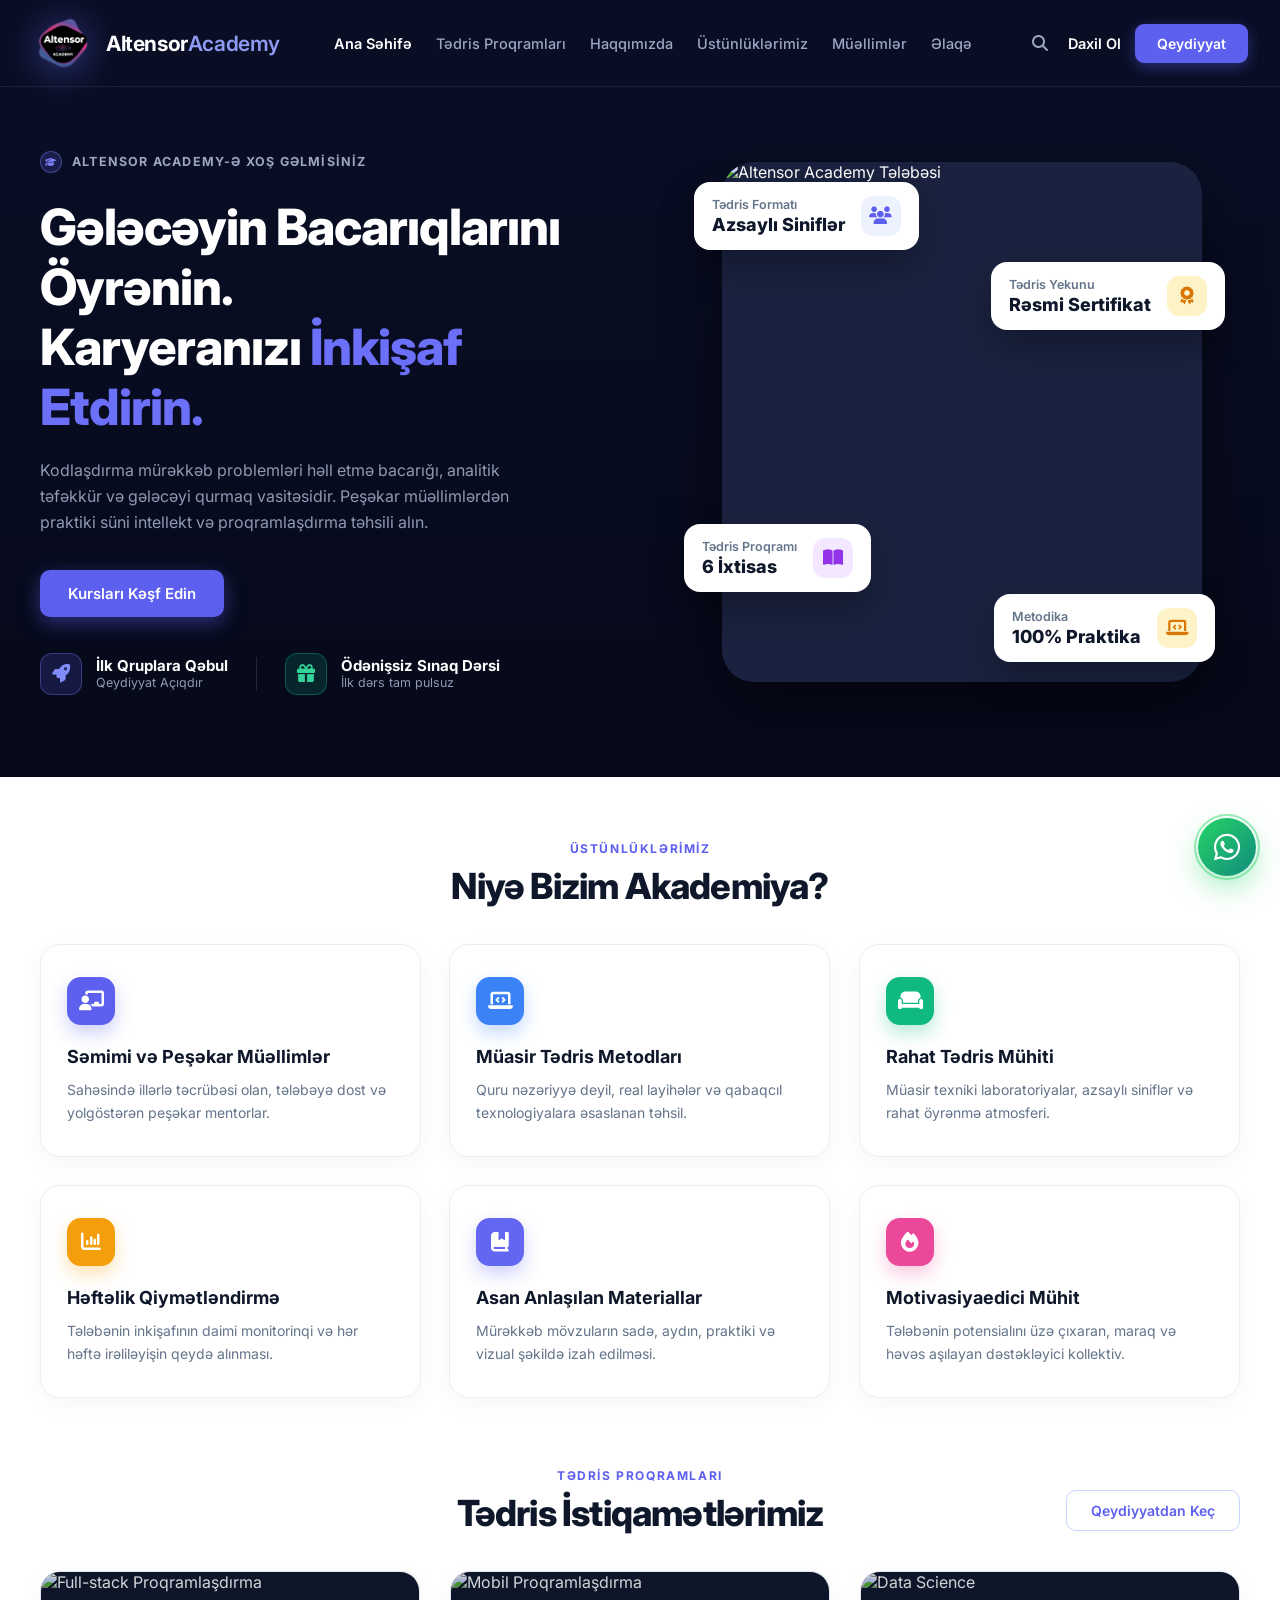
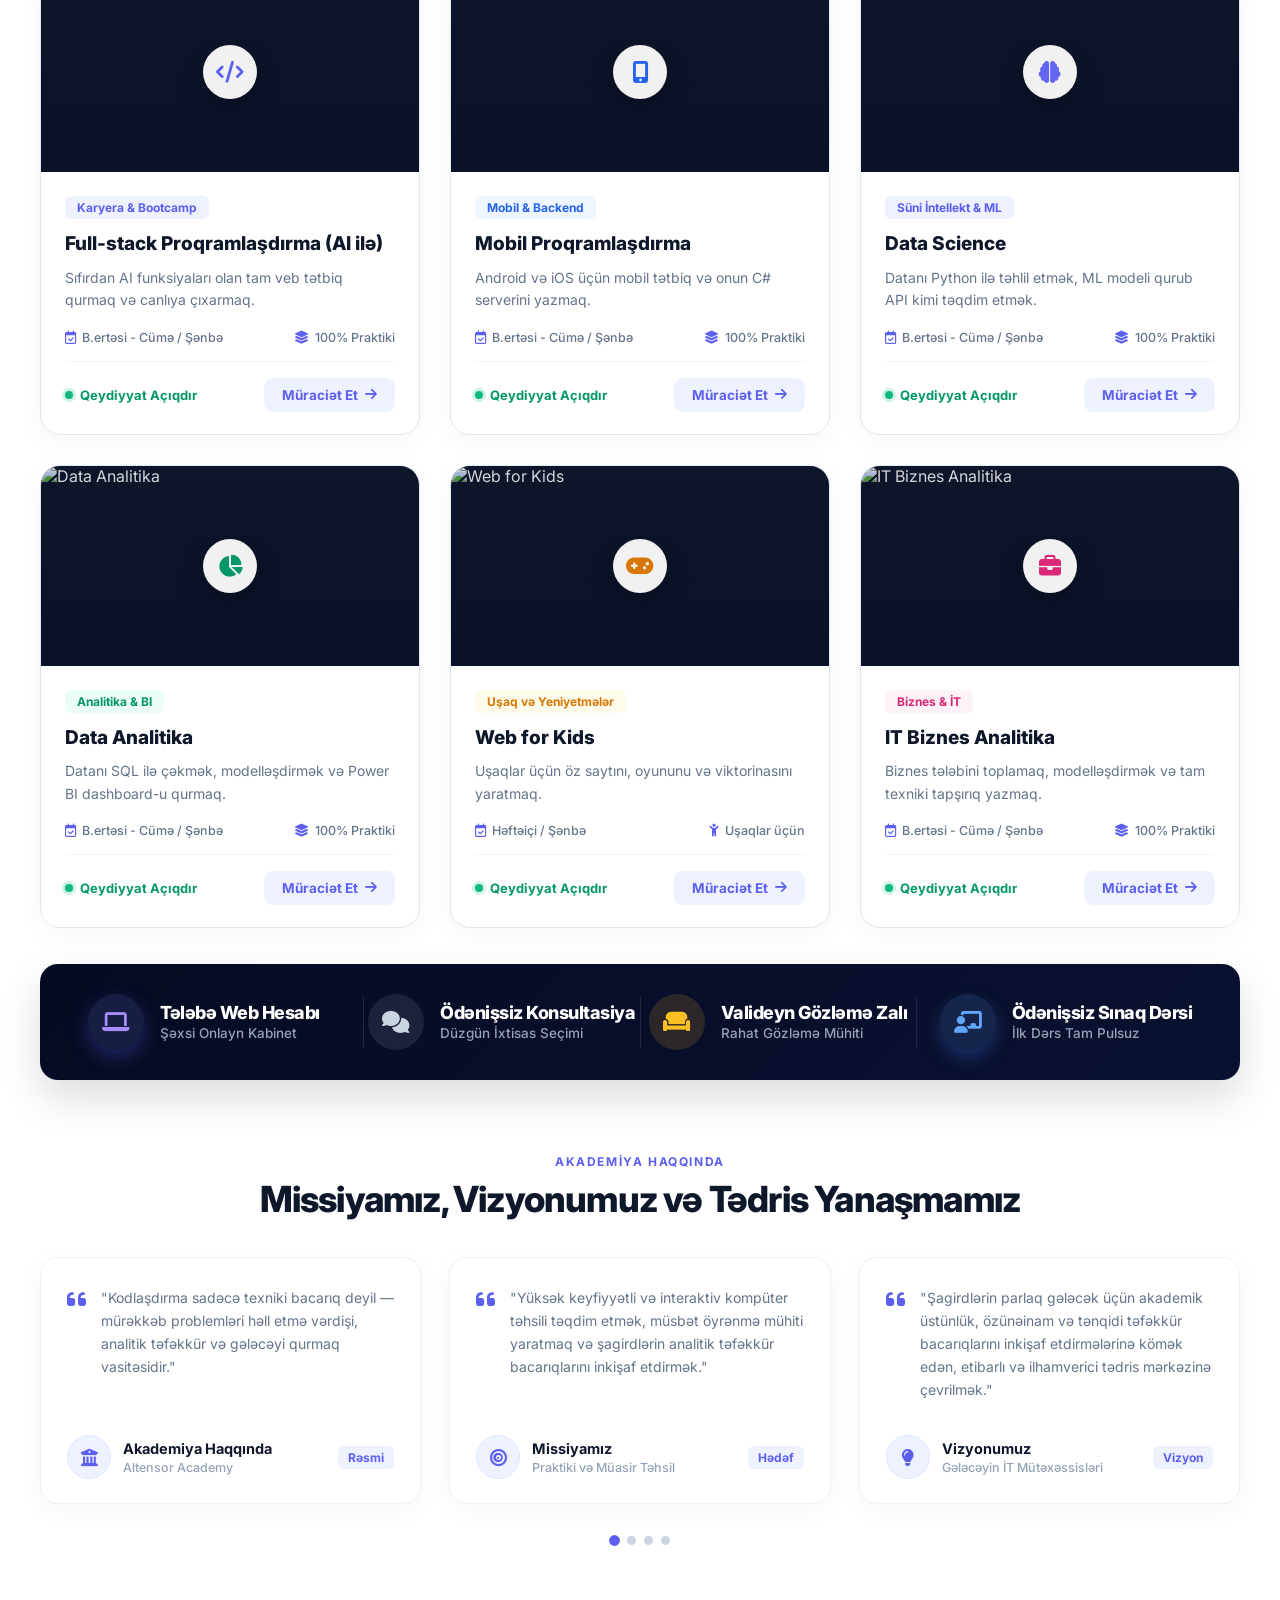
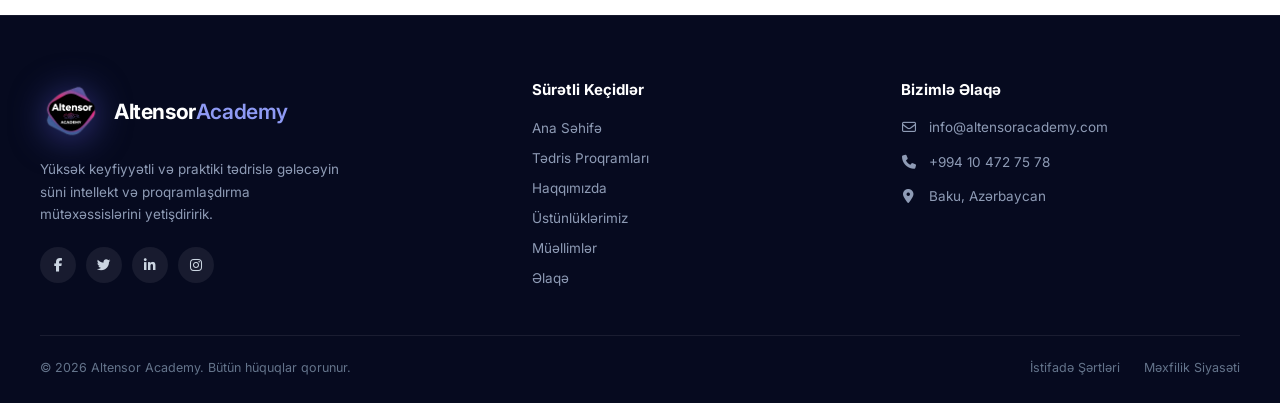
==== commit bfd7f95d: "Switch font from Plus Jakarta Sans to Inter for native Azerbaijani ə glyph support" ====
--- a/index.html
+++ b/index.html
@@ -8,13 +8,13 @@
   <!-- Google Fonts: Plus Jakarta Sans -->
   <link rel="preconnect" href="https://fonts.googleapis.com">
   <link rel="preconnect" href="https://fonts.gstatic.com" crossorigin>
-  <link href="https://fonts.googleapis.com/css2?family=Plus+Jakarta+Sans:wght@400;500;600;700;800&display=swap" rel="stylesheet">
+  <link href="https://fonts.googleapis.com/css2?family=Inter:wght@400;500;600;700;800&display=swap" rel="stylesheet">
   
   <!-- FontAwesome 6 Icons -->
   <link rel="stylesheet" href="https://cdnjs.cloudflare.com/ajax/libs/font-awesome/6.5.1/css/all.min.css">
   
   <!-- Xüsusi CSS Faylımız -->
-  <link rel="stylesheet" href="css/style.css">
+  <link rel="stylesheet" href="css/style.css?v=2">
 </head>
 <body>
 
@@ -698,7 +698,7 @@
             <a href="#" class="social-circle" aria-label="Facebook"><i class="fa-brands fa-facebook-f"></i></a>
             <a href="#" class="social-circle" aria-label="Twitter"><i class="fa-brands fa-twitter"></i></a>
             <a href="#" class="social-circle" aria-label="LinkedIn"><i class="fa-brands fa-linkedin-in"></i></a>
-            <a href="https://www.instagram.com/altensor.academy?vrfl=MWppcjVxbjloYjBxdg==" target="_blank" rel="noopener noreferrer" class="social-circle" aria-label="Instagram"><i class="fa-brands fa-instagram"></i></a>
+            <a href="https://www.instagram.com/altensor.academy/" target="_blank" rel="noopener noreferrer" class="social-circle" aria-label="Instagram"><i class="fa-brands fa-instagram"></i></a>
           </div>
         </div>
 
@@ -890,7 +890,7 @@
       });
     });
   </script>
-  <script src="js/config.js"></script>
-  <script src="js/main.js"></script>
+  <script src="js/config.js?v=2"></script>
+  <script src="js/main.js?v=2"></script>
 </body>
 </html>
--- a/css/style.css
+++ b/css/style.css
@@ -21,7 +21,7 @@
   margin: 0;
   padding: 0;
   box-sizing: border-box;
-  font-family: 'Plus Jakarta Sans', sans-serif;
+  font-family: 'Inter', sans-serif;
 }
 
 body {
